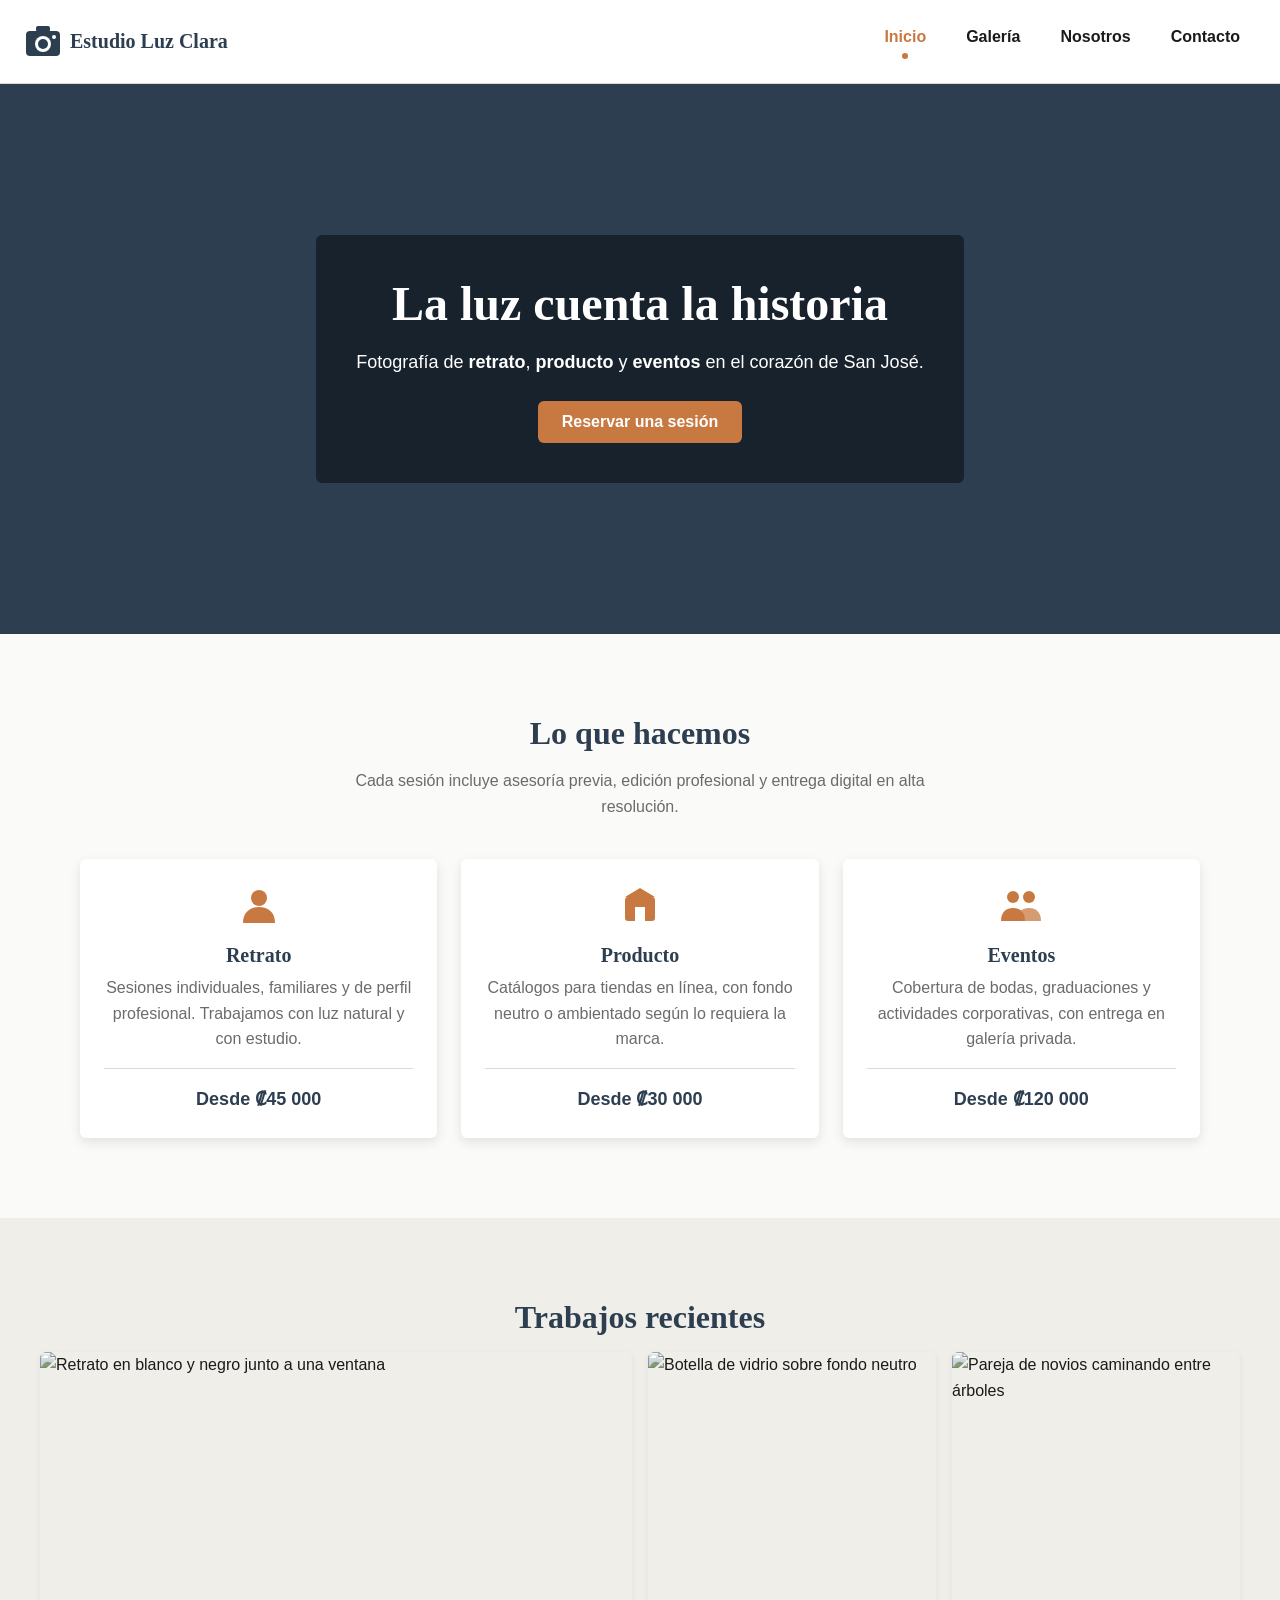
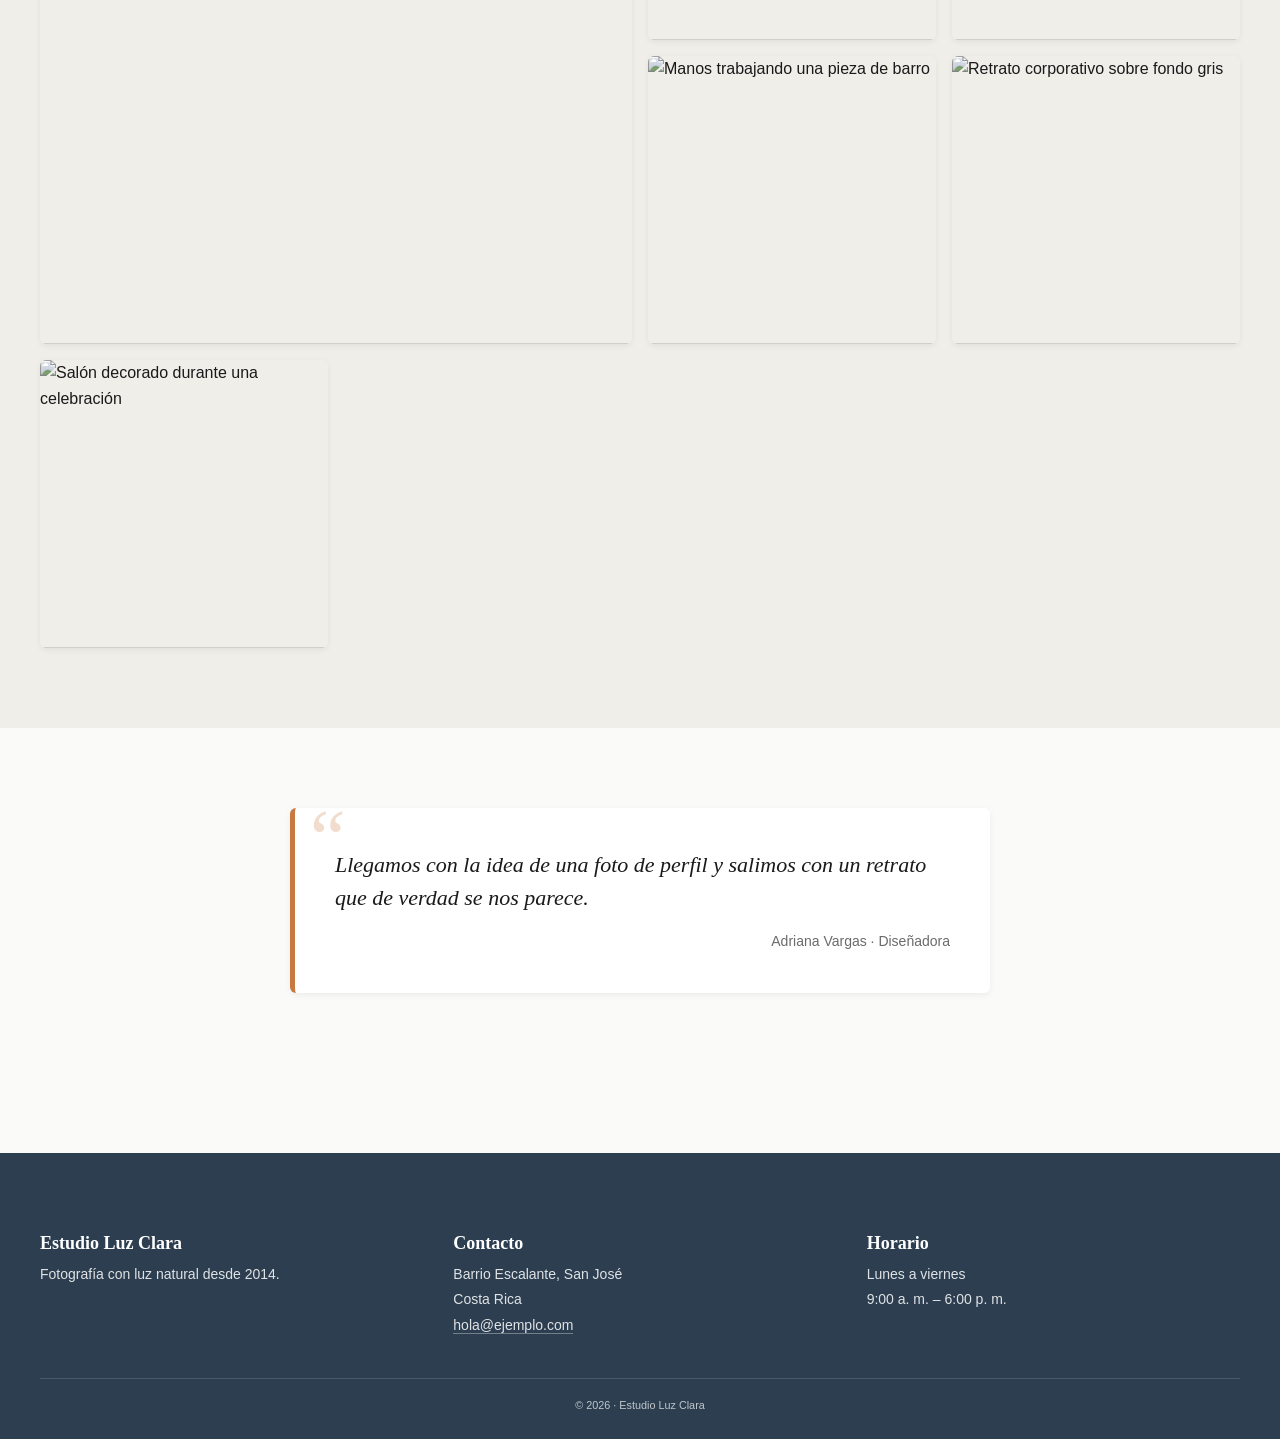
==== UA1/luz clara/index.html @ e122e628 "cambio ubicacion de carpetas" ====
<!DOCTYPE html>
<html lang="es">

<head>
  <meta charset="UTF-8">
  <meta name="viewport" content="width=device-width, initial-scale=1.0">
  <meta name="author" content="Escriba aquí su nombre completo">
  <meta name="description" content="Estudio Luz Clara: fotografía de retrato, producto y eventos en San José.">
  <meta name="keywords" content="fotografía, estudio, retrato, producto, eventos, Costa Rica">

  <title>Inicio | Estudio Luz Clara</title>

  <link rel="icon" href="recursos/favicon.png" type="image/png">
  <link rel="stylesheet" href="css/estilos.css">
</head>

<body>

  <!-- ═══════════════════════════════════════════════════════════
       CABECERA · se repite igual en las tres páginas
       ═══════════════════════════════════════════════════════════ -->
  <header id="cabecera" class="cabecera">

    <a href="index.html" class="logo">
      <!-- LOGO EN SVG · dibujado con código, no es una imagen -->
      <svg class="logo-icono" width="38" height="38" viewBox="0 0 38 38"
           xmlns="http://www.w3.org/2000/svg" role="img"
           aria-label="Logo del Estudio Luz Clara: una cámara fotográfica">
        <rect x="2" y="9" width="34" height="25" rx="4" fill="currentColor"/>
        <rect x="12" y="4" width="14" height="6" rx="2" fill="currentColor"/>
        <circle cx="19" cy="22" r="8" fill="#FFFFFF"/>
        <circle cx="19" cy="22" r="5" fill="currentColor"/>
        <circle cx="30" cy="15" r="2" fill="#FFFFFF"/>
      </svg>
      <span class="logo-texto">Estudio Luz Clara</span>
    </a>

    <nav class="navegacion" aria-label="Navegación principal">

      <!-- ═══ S25 · EL BOTÓN HAMBURGUESA, SIN JAVASCRIPT ═══
           La casilla guarda el estado abierto/cerrado. La etiqueta
           actúa como interruptor: al pulsarla, la casilla cambia.
           ⚠ LA CASILLA VA ANTES DEL <ul>: el selector ~ del CSS solo
             alcanza hermanos POSTERIORES.                          -->
      <input type="checkbox" id="abrir-menu" class="menu-control">
      <label for="abrir-menu" class="menu-boton">
        <span class="menu-barra"></span>
        <span class="menu-barra"></span>
        <span class="menu-barra"></span>
        <span class="menu-texto">Menú</span>
      </label>

      <ul class="menu">
        <li><a href="index.html" class="menu-enlace activo">Inicio</a></li>
        <li><a href="galeria.html" class="menu-enlace">Galería</a></li>
        <li><a href="nosotros.html" class="menu-enlace">Nosotros</a></li>
        <li><a href="contacto.html" class="menu-enlace">Contacto</a></li>
      </ul>
    </nav>

  </header>

  <main id="contenido">

    <!-- ═══════════════════════════════════════════════════════════
         PORTADA · aquí se practica el fondo y la superposición
         ═══════════════════════════════════════════════════════════ -->
    <section id="portada" class="portada">
      <!-- ▸▸ MARCADOR DE IMAGEN ◂◂
           La imagen de fondo se aplica desde el CSS, en la regla .portada
           Coloque en:  recursos/portada.jpg
           Recomendado: 1600 × 900 px, horizontal, con zonas oscuras -->

      <div class="portada-caja">
        <h1 class="portada-titulo">La luz cuenta la historia</h1>
        <p class="portada-bajada">
          Fotografía de <strong>retrato</strong>, <strong>producto</strong>
          y <strong>eventos</strong> en el corazón de San José.
        </p>
        <a href="contacto.html" class="boton boton-principal">Reservar una sesión</a>
      </div>
    </section>

    <!-- ═══════════════════════════════════════════════════════════
         SERVICIOS · tres tarjetas · se maquetan con FLEXBOX
         ═══════════════════════════════════════════════════════════ -->
    <section id="servicios" class="seccion">
      <h2 class="seccion-titulo">Lo que hacemos</h2>
      <p class="seccion-entrada">
        Cada sesión incluye asesoría previa, edición profesional y entrega
        digital en alta resolución.
      </p>

      <div class="fila-servicios">

        <article class="tarjeta">
          <svg class="tarjeta-icono" width="44" height="44" viewBox="0 0 44 44"
               xmlns="http://www.w3.org/2000/svg" role="img"
               aria-label="Icono de retrato">
            <circle cx="22" cy="15" r="8" fill="currentColor"/>
            <path d="M6 40 C6 29 13 24 22 24 C31 24 38 29 38 40 Z" fill="currentColor"/>
          </svg>
          <h3 class="tarjeta-titulo">Retrato</h3>
          <p class="tarjeta-texto">
            Sesiones individuales, familiares y de perfil profesional.
            Trabajamos con luz natural y con estudio.
          </p>
          <p class="tarjeta-precio">Desde ₡45 000</p>
        </article>

        <article class="tarjeta">
          <svg class="tarjeta-icono" width="44" height="44" viewBox="0 0 44 44"
               xmlns="http://www.w3.org/2000/svg" role="img"
               aria-label="Icono de producto">
            <rect x="7" y="14" width="30" height="24" rx="3" fill="currentColor"/>
            <path d="M7 14 L22 5 L37 14 Z" fill="currentColor"/>
            <rect x="17" y="24" width="10" height="14" fill="#FFFFFF"/>
          </svg>
          <h3 class="tarjeta-titulo">Producto</h3>
          <p class="tarjeta-texto">
            Catálogos para tiendas en línea, con fondo neutro o ambientado
            según lo requiera la marca.
          </p>
          <p class="tarjeta-precio">Desde ₡30 000</p>
        </article>

        <article class="tarjeta">
          <svg class="tarjeta-icono" width="44" height="44" viewBox="0 0 44 44"
               xmlns="http://www.w3.org/2000/svg" role="img"
               aria-label="Icono de eventos">
            <circle cx="14" cy="14" r="6" fill="currentColor"/>
            <circle cx="30" cy="14" r="6" fill="currentColor"/>
            <path d="M2 38 C2 29 7 25 14 25 C21 25 26 29 26 38 Z" fill="currentColor"/>
            <path d="M18 38 C18 29 23 25 30 25 C37 25 42 29 42 38 Z" fill="currentColor" opacity="0.75"/>
          </svg>
          <h3 class="tarjeta-titulo">Eventos</h3>
          <p class="tarjeta-texto">
            Cobertura de bodas, graduaciones y actividades corporativas,
            con entrega en galería privada.
          </p>
          <p class="tarjeta-precio">Desde ₡120 000</p>
        </article>

      </div>
    </section>

    <!-- ═══════════════════════════════════════════════════════════
         GALERÍA · seis imágenes · se maquetan con CSS GRID
         ═══════════════════════════════════════════════════════════ -->
    <section id="galeria" class="seccion seccion-alterna">
      <h2 class="seccion-titulo">Trabajos recientes</h2>

      <div class="rejilla-galeria">

        <!-- ▸▸ MARCADOR DE IMAGEN ◂◂  recursos/foto-1.jpg  ·  800 × 600 px -->
        <figure class="galeria-pieza pieza-destacada">
          <picture>
            <source media="(min-width: 1024px)" srcset="recursos/foto-1-grande.jpg">
            <source media="(min-width: 768px)"  srcset="recursos/foto-1-mediana.jpg">
            <img src="recursos/foto-1-pequena.jpg" alt="Retrato en blanco y negro junto a una ventana"
               width="800" height="600">
          </picture>
          <figcaption class="galeria-pie">Retrato de estudio · 2026</figcaption>
        </figure>

        <!-- ▸▸ MARCADOR ◂◂  recursos/foto-2.jpg  ·  600 × 600 px -->
        <figure class="galeria-pieza">
          <picture>
            <source media="(min-width: 1024px)" srcset="recursos/foto-2-grande.jpg">
            <source media="(min-width: 768px)"  srcset="recursos/foto-2-mediana.jpg">
            <img src="recursos/foto-2-pequena.jpg" alt="Botella de vidrio sobre fondo neutro"
               width="600" height="600">
          </picture>
          <figcaption class="galeria-pie">Producto · Cerámica local</figcaption>
        </figure>

        <!-- ▸▸ MARCADOR ◂◂  recursos/foto-3.jpg  ·  600 × 600 px -->
        <figure class="galeria-pieza">
          <picture>
            <source media="(min-width: 1024px)" srcset="recursos/foto-3-grande.jpg">
            <source media="(min-width: 768px)"  srcset="recursos/foto-3-mediana.jpg">
            <img src="recursos/foto-3-pequena.jpg" alt="Pareja de novios caminando entre árboles"
               width="600" height="600">
          </picture>
          <figcaption class="galeria-pie">Boda · Escazú</figcaption>
        </figure>

        <!-- ▸▸ MARCADOR ◂◂  recursos/foto-4.jpg  ·  600 × 600 px -->
        <figure class="galeria-pieza">
          <picture>
            <source media="(min-width: 1024px)" srcset="recursos/foto-4-grande.jpg">
            <source media="(min-width: 768px)"  srcset="recursos/foto-4-mediana.jpg">
            <img src="recursos/foto-4-pequena.jpg" alt="Manos trabajando una pieza de barro"
               width="600" height="600">
          </picture>
          <figcaption class="galeria-pie">Documental · Taller</figcaption>
        </figure>

        <!-- ▸▸ MARCADOR ◂◂  recursos/foto-5.jpg  ·  600 × 600 px -->
        <figure class="galeria-pieza">
          <picture>
            <source media="(min-width: 1024px)" srcset="recursos/foto-5-grande.jpg">
            <source media="(min-width: 768px)"  srcset="recursos/foto-5-mediana.jpg">
            <img src="recursos/foto-5-pequena.jpg" alt="Retrato corporativo sobre fondo gris"
               width="600" height="600">
          </picture>
          <figcaption class="galeria-pie">Perfil profesional</figcaption>
        </figure>

        <!-- ▸▸ MARCADOR ◂◂  recursos/foto-6.jpg  ·  600 × 600 px -->
        <figure class="galeria-pieza">
          <picture>
            <source media="(min-width: 1024px)" srcset="recursos/foto-6-grande.jpg">
            <source media="(min-width: 768px)"  srcset="recursos/foto-6-mediana.jpg">
            <img src="recursos/foto-6-pequena.jpg" alt="Salón decorado durante una celebración"
               width="600" height="600">
          </picture>
          <figcaption class="galeria-pie">Evento corporativo</figcaption>
        </figure>

      </div>
    </section>

    <!-- ═══════════════════════════════════════════════════════════
         TESTIMONIO · aquí se practica la cita y el pseudo-elemento
         ═══════════════════════════════════════════════════════════ -->
    <section id="testimonio" class="seccion">
      <blockquote class="cita">
        <p class="cita-texto">
          Llegamos con la idea de una foto de perfil y salimos con un
          retrato que de verdad se nos parece.
        </p>
        <footer class="cita-autoria">Adriana Vargas · Diseñadora</footer>
      </blockquote>
    </section>

  </main>

  <!-- ═══════════════════════════════════════════════════════════
       PIE · se repite igual en las tres páginas
       ═══════════════════════════════════════════════════════════ -->
  <footer id="pie" class="pie">
    <div class="pie-columnas">

      <div class="pie-bloque">
        <h2 class="pie-titulo">Estudio Luz Clara</h2>
        <p class="pie-texto">Fotografía con luz natural desde 2014.</p>
      </div>

      <div class="pie-bloque">
        <h2 class="pie-titulo">Contacto</h2>
        <address class="pie-datos">
          Barrio Escalante, San José<br>
          Costa Rica<br>
          <a href="mailto:hola@ejemplo.com" class="pie-enlace">hola@ejemplo.com</a>
        </address>
      </div>

      <div class="pie-bloque">
        <h2 class="pie-titulo">Horario</h2>
        <p class="pie-texto">
          Lunes a viernes<br>
          9:00 a. m. – 6:00 p. m.
        </p>
      </div>

    </div>

    <p class="pie-creditos"><small>&copy; 2026 · Estudio Luz Clara</small></p>
  </footer>

</body>

</html>
---- UA1/luz clara/css/estilos.css ----
/* ═══════════════════════════════════════════════════════════════════════
   ESTUDIO LUZ CLARA · HOJA DE ESTILOS COMPLETA
   Módulo CSTI12002 · Unidad 3-4 — Codificación de hojas de estilo

   UBICACIÓN:  css/estilos.css
   SE APLICA A: index.html · nosotros.html · contacto.html

   CÓMO LEER ESTE ARCHIVO
   Está ordenado por temas, no por sesión. Cada bloque grande indica de
   qué sesión viene lo que se usa, para poder repasar.
   Los comentarios explican QUÉ HACE cada regla y POR QUÉ está escrita
   así, no solo qué propiedad es.
   ═══════════════════════════════════════════════════════════════════════ */

/* ═══════════════════════════════════════════════════════════════════════
   ÍNDICE
   ───────────────────────────────────────────────────────────────────────
    1 · Variables y configuración          (S20)
    2 · Reset y base tipográfica           (S11 · S13)
    3 · Contenedores y secciones           (S14)
    4 · Cabecera y menú                    (S12 · S15 · S16)
    5 · Portada                            (S13 · S15)
    6 · Servicios · FLEXBOX                (S16)
    7 · Galería · CSS GRID                 (S17)
    8 · Equipo · CSS GRID                  (S17)
    9 · Dos columnas · FLEXBOX             (S16)
   10 · Listas y glosario                  (S14)
   11 · Cita                               (S12 · S14)
   12 · Tabla                              (S18)
   13 · Formulario                         (S18)
   14 · Botones                            (S18)
   15 · Pie de página                      (S16)
   16 · Movimiento                         (S19)
   17 · Accesibilidad del movimiento       (S19)
   ═══════════════════════════════════════════════════════════════════════ */



/* ═══════════════════════════════════════════════════════════════════════
   1 · VARIABLES Y CONFIGURACIÓN          ▸ tema de la S20
   ═══════════════════════════════════════════════════════════════════════

   Una VARIABLE guarda un valor con un nombre, para poder reutilizarlo.
   Se declaran dentro de :root, que representa el elemento <html> y es
   el "ancestro de todos": lo que se declara ahí lo pueden usar todos
   los elementos del documento.

    La sintaxis tiene dos partes que no se parecen entre sí:
       PARA DECLARARLA →  --nombre: valor;
       PARA USARLA     →  propiedad: var(--nombre);

   ¿Para qué sirve? El color principal de este sitio aparece en más de
   quince reglas. Sin variables, cambiarlo significa buscar y editar
   quince lugares —y basta olvidar uno para que el sitio quede
   descuadrado—. Con variables se cambia UNA línea.                     */

:root {

  /* ─── COLORES ─────────────────────────────────────────────────── */
  --color-tinta:      #1A1A1A;   /* el texto principal · casi negro */
  --color-suave:      #6B6B6B;   /* texto secundario, pies de foto */
  --color-marca:      #2C3E50;   /* el azul del estudio */
  --color-acento:     #C87941;   /* el terracota de los botones */
  --color-acento-osc: #A45F2E;   /* el mismo terracota, más oscuro */
  --color-fondo:      #FAFAF8;   /* blanco roto · no blanco puro */
  --color-fondo-alt:  #F0EEE9;   /* para alternar secciones */
  --color-linea:      #DDDAD3;   /* bordes y separadores */
  --color-blanco:     #FFFFFF;

  /* ─── TIPOGRAFÍA ──────────────────────────────────────────────── */
  --fuente-titulo: Georgia, 'Times New Roman', serif;
  --fuente-texto:  'Segoe UI', Arial, sans-serif;
  /* ⚠ La LISTA DE RESPALDO: si la primera fuente no está disponible,
     el navegador prueba la siguiente. La última SIEMPRE debe ser una
     familia genérica (serif, sans-serif, monospace), porque esa
     siempre existe.                                                  */

  /* ─── ESPACIADO ───────────────────────────────────────────────── */
  --esp-xs: 0.8rem;    /*  8px */
  --esp-sm: 1.6rem;    /* 16px */
  --esp-md: 2.4rem;    /* 24px */
  --esp-lg: 4.0rem;    /* 40px */
  --esp-xl: 8.0rem;    /* 80px */
  /* Usar una escala fija en vez de números al azar hace que todos los
     espacios del sitio guarden relación entre sí. Es lo que hace que
     una página se vea "ordenada" aunque no se sepa explicar por qué. */

  /* ─── OTROS ───────────────────────────────────────────────────── */
  --radio:   0.6rem;                            /*  6px */
  --sombra-1: 0 0.2rem 0.6rem rgba(0,0,0,.06);  /* apenas separado */
  --sombra-2: 0 0.4rem 1.2rem rgba(0,0,0,.10);  /* una tarjeta */
  --sombra-3: 0 0.8rem 2.0rem rgba(0,0,0,.16);  /* elemento elevado */
  --transicion: 0.25s ease;
  --ancho-max: 120rem;                          /* 1200px */
}



/* ═══════════════════════════════════════════════════════════════════════
   ██ 2 · RESET Y BASE TIPOGRÁFICA          ▸ temas de la S11 y la S13
   ═══════════════════════════════════════════════════════════════════════ */

/* ─── EL RESET · va SIEMPRE al inicio de la hoja ─────────────────────── */
* {
  /* El ASTERISCO es el "selector universal": alcanza absolutamente
     todos los elementos del documento.                                */

  margin: 0;
  /* Cada navegador pone sus propios márgenes a los títulos, párrafos
     y listas. Son distintos entre navegadores, así que el mismo sitio
     se ve diferente en cada uno. Aquí se ponen todos en cero y a
     partir de este punto cada espacio es una decisión nuestra.        */

  padding: 0;
  /* Lo mismo con el relleno interior. Se nota sobre todo en las
     listas, que traen un relleno a la izquierda para las viñetas.     */

  box-sizing: border-box;
  /* ⚠ ESTA LÍNEA ES LA MÁS IMPORTANTE DEL RESET.

     Sin ella, si a una caja le damos  width: 300px  y además
     padding: 20px  y  border: 2px, la caja mide en realidad:
         300 + 20 + 20 + 2 + 2 = 344px
     El width solo controlaba el CONTENIDO, y todo lo demás se sumaba
     por fuera.

     Con border-box, esa caja mide 300px EXACTOS: el relleno y el borde
     se descuentan hacia adentro. Es lo que hace que las medidas sean
     predecibles.                                                      */
}


/* ─── LA BASE DEL TAMAÑO · la técnica del 62.5% ──────────────────────── */
html {
  font-size: 62.5%;
  /* ⚠ LA TÉCNICA DEL 62.5% · esto es lo nuevo de hoy

     Por omisión, el navegador usa 16px como tamaño base. El 62.5% de
     16 es exactamente 10.
     Como 1rem equivale al tamaño base, a partir de aquí:

         1rem  = 10px          2.4rem = 24px
         1.6rem = 16px         4rem   = 40px

     ¿Para qué? Para poder pensar en píxeles y escribir en rem sin
     hacer divisiones mentales. Antes, escribir 24px en rem obligaba a
     calcular 24 ÷ 16 = 1.5rem. Ahora es mover la coma: 24px = 2.4rem.

     ⚠ SIGUE SIENDO ACCESIBLE: es un PORCENTAJE, no un valor fijo. Si
       alguien configura su navegador en 20px porque necesita letra
       más grande, el 62.5% de 20 son 12.5px y TODO el sitio crece
       proporcionalmente. Eso NO pasaría con  font-size: 10px.         */

  scroll-behavior: smooth;
  /* Hace que los saltos a un ancla se desplacen suavemente en vez de
     saltar de golpe. Es un detalle pequeño que se agradece.           */
}

body {
  font-size: 1.6rem;
  /* ⚠ ESTA LÍNEA NO SE PUEDE OLVIDAR.

     El 62.5% dejó la base en 10px. Si no se devuelve el texto a un
     tamaño legible, TODO el sitio queda con letra de 10 píxeles:
     minúscula e ilegible.

     1.6rem = 16px, que es el tamaño de lectura normal.
     Es el error número uno de esta técnica: se aplica el 62.5% y se
     olvida esta línea.                                               */

  font-family: var(--fuente-texto);
  line-height: 1.6;
  /* ⚠ SIN UNIDAD, a propósito.
     1.6 significa "1.6 veces el tamaño de fuente de ESTE elemento".
     En un párrafo de 16px da 25.6px de alto de línea; en un título de
     40px daría 64px. Se ajusta solo a cada elemento.
     Si se pusiera un valor fijo como 26px, los títulos grandes se
     verían apretados.                                                 */

  color: var(--color-tinta);
  background-color: var(--color-fondo);
  /* ⚠ Ni negro puro sobre blanco puro. Esa combinación tiene tanto
     contraste que cansa la vista en pantalla. Un gris muy oscuro
     sobre un blanco roto se lee mejor durante más tiempo.             */
}


/* ─── JERARQUÍA DE TÍTULOS ───────────────────────────────────────────── */
h1, h2, h3 {
  font-family: var(--fuente-titulo);
  line-height: 1.2;
  /* Los títulos llevan una altura de línea MENOR que el texto normal.
     Un título de dos renglones con line-height 1.6 se ve desarmado:
     las dos líneas quedan muy separadas.                              */
  color: var(--color-marca);
}

h1 { font-size: 4.8rem; }   /* 48px */
h2 { font-size: 3.2rem; }   /* 32px */
h3 { font-size: 2.0rem; }   /* 20px */
/* ⚠ Los tamaños guardan PROPORCIÓN entre sí: cada nivel es
   notoriamente más pequeño que el anterior. Elegir números al azar
   —por ejemplo 48, 44 y 40— produce una página donde no se distingue
   la jerarquía y todo parece del mismo peso.                          */

p {
  margin-bottom: var(--esp-sm);
}

a {
  color: var(--color-acento);
  text-decoration: none;
  /* Se quita el subrayado por omisión, PERO cada tipo de enlace del
     sitio recibe después otra señal visual de que lo es. Dejar un
     enlace sin ninguna marca distintiva es un error de accesibilidad:
     quien no distingue bien los colores no lo percibiría.             */
}

img {
  max-width: 100%;
  height: auto;
  display: block;
  /* Estas tres líneas juntas evitan tres problemas:
       max-width  la imagen nunca desborda su contenedor
       height     mantiene la proporción al encogerse (no se achata)
       display    quita un pequeño espacio en blanco que los navegadores
                  dejan debajo de las imágenes por tratarlas como texto */
}



/* ═══════════════════════════════════════════════════════════════════════
   ██ 3 · CONTENEDORES Y SECCIONES          ▸ tema de la S14
   ═══════════════════════════════════════════════════════════════════════ */

.seccion {
  max-width: var(--ancho-max);
  /* Un ancho MÁXIMO, no un ancho fijo. En una pantalla angosta la
     sección usa todo el espacio disponible; en un monitor grande se
     detiene en 1200px. Una línea de texto de 2000px de ancho es
     imposible de leer: la vista se pierde al saltar de renglón.       */

  margin-left: auto;
  margin-right: auto;
  /* ⚠ ESTO ES LO QUE CENTRA el bloque.
     auto significa "repartí el espacio sobrante por igual".
     Solo funciona si el elemento tiene un ancho menor que su
     contenedor: sin el max-width de arriba, auto no tendría nada
     que repartir.                                                     */

  padding: var(--esp-xl) var(--esp-md);
  /* Dos valores: el primero es arriba y abajo, el segundo izquierda y
     derecha. El relleno lateral es lo que impide que el texto quede
     pegado al borde de la pantalla en un teléfono.                    */
}

.seccion-alterna {
  background-color: var(--color-fondo-alt);
  max-width: none;
  /* ⚠ Se anula el max-width para que el FONDO ocupe todo el ancho de
     la pantalla. Si no, la franja de color quedaría cortada a 1200px
     y se vería como un recuadro en medio de la página.                */
}

.seccion-alterna > * {
  max-width: var(--ancho-max);
  margin-left: auto;
  margin-right: auto;
  /* Pero el CONTENIDO de esa sección sí se limita y se centra.
     El selector  >  significa "hijo directo": alcanza solo el primer
     nivel de elementos dentro de la sección, no los nietos.
     Resultado: fondo de borde a borde, contenido centrado.            */
}

.seccion-titulo {
  margin-bottom: var(--esp-sm);
  text-align: center;
}

.seccion-entrada {
  max-width: 65ch;
  /* La unidad  ch  equivale al ancho del carácter "0" de la fuente en
     uso. 65ch son unos 65 caracteres por línea, que es el rango donde
     la lectura resulta más cómoda. Más largo, cuesta encontrar el
     inicio del renglón siguiente.                                     */
  margin-left: auto;
  margin-right: auto;
  margin-bottom: var(--esp-lg);
  text-align: center;
  color: var(--color-suave);
}

.pagina-encabezado {
  max-width: var(--ancho-max);
  margin: 0 auto;
  padding: var(--esp-xl) var(--esp-md) var(--esp-lg);
  /* Tres valores: arriba | los lados | abajo.
     Se usa cuando el espacio de arriba y el de abajo deben ser
     distintos.                                                        */
  text-align: center;
}

.pagina-titulo {
  margin-bottom: var(--esp-xs);
}

.pagina-bajada {
  color: var(--color-suave);
  font-size: 1.8rem;
}

.subtitulo {
  margin-top: var(--esp-md);
  margin-bottom: var(--esp-xs);
}



/* ═══════════════════════════════════════════════════════════════════════
   ██ 4 · CABECERA Y MENÚ          ▸ temas de la S12, S15 y S16
   ═══════════════════════════════════════════════════════════════════════ */

.cabecera {
  display: flex;
  /* ⚠ ACTIVA FLEXBOX. Se declara en el CONTENEDOR, nunca en los hijos.
     Los hijos directos —el logo y la navegación— se convierten en
     "elementos flexibles" y se colocan en fila automáticamente.       */

  justify-content: space-between;
  /* Controla el EJE PRINCIPAL, que con la dirección por omisión (fila)
     es el HORIZONTAL.
     space-between pega el primer elemento al inicio, el último al
     final, y reparte el sobrante en el medio. Es exactamente lo que
     necesita una cabecera: marca a la izquierda, menú a la derecha.   */

  align-items: center;
  /* Controla el EJE CRUZADO, que con dirección fila es el VERTICAL.
     center los alinea a la misma altura, aunque el logo mida más que
     el texto del menú.

     ⚠ RECORDAR: si la dirección fuera  column, estos dos ejes se
       INTERCAMBIAN. Es la confusión más común de Flexbox.             */

  padding: var(--esp-sm) var(--esp-md);
  background-color: var(--color-blanco);
  border-bottom: 0.1rem solid var(--color-linea);

  position: sticky;
  top: 0;
  /* sticky hace que el elemento fluya normal mientras hay espacio, y
     se PEGUE al llegar al borde superior de la ventana.

     ⚠ Se prefiere sticky sobre fixed porque NO saca el elemento del
       flujo: no hace falta compensar con un padding-top en el body.
       Con fixed, el contenido se metería debajo de la cabecera.       */

  z-index: 100;
  /* Decide qué elemento queda ENCIMA cuando dos se superponen: a mayor
     número, más al frente. Con 100, la cabecera pasa por encima de
     todo el contenido al desplazar la página.

     ⚠ z-index SOLO funciona si el elemento tiene  position  declarado.
       En un elemento normal no hace absolutamente nada.               */
}

.logo {
  display: flex;
  align-items: center;
  gap: var(--esp-xs);
  /* gap pone separación ENTRE los elementos flexibles. Es mejor que
     ponerle margen a cada uno: no agrega espacio antes del primero
     ni después del último, y no hay que compensarlo.                  */
  color: var(--color-marca);
}

.logo-icono {
  color: var(--color-marca);
  /* ⚠ EL TRUCO DEL SVG:
     En el HTML, las formas del logo usan  fill="currentColor".
     currentColor significa "el valor actual de la propiedad color".
     Así, cambiando el color aquí cambia el dibujo entero, sin tocar
     el SVG. Es lo que permite reutilizar el mismo icono en distintos
     colores.                                                          */
  transition: transform var(--transicion);
}

.logo:hover .logo-icono {
  transform: rotate(-8deg);
  /* Lee: "cuando el cursor esté sobre el logo, girá el icono".
     El efecto se dispara al pasar por CUALQUIER parte del logo, no
     solo sobre el dibujo: es un área más fácil de acertar.            */
}

.logo-texto {
  font-family: var(--fuente-titulo);
  font-size: 2.0rem;
  font-weight: 700;
}

.navegacion {
  display: flex;
  align-items: center;
  /* El <nav> envuelve al menú. Se declara como contenedor flexible
     para que, si más adelante se le agregara algo al lado del menú
     —un botón de búsqueda, por ejemplo—, quede alineado sin
     necesidad de reescribir nada.                                    */
}

.menu {
  display: flex;
  gap: var(--esp-sm);
  list-style: none;
  /* El menú es una LISTA por su significado —es un conjunto de
     enlaces del mismo nivel— pero no debe VERSE como lista. Por eso
     se quitan las viñetas con list-style.                             */
}

.menu-enlace {
  display: inline-block;
  /* ⚠ IMPRESCINDIBLE.
     Un enlace es "inline" por omisión, y los elementos inline IGNORAN
     el relleno vertical. Sin esta línea, el padding de arriba y abajo
     de la regla siguiente no haría ningún efecto y el área para hacer
     clic quedaría del alto exacto del texto.                          */

  padding: var(--esp-xs) var(--esp-sm);
  /* Amplía el ÁREA PULSABLE. No es decorativo: un enlace pequeño es
     difícil de acertar con el dedo en un teléfono.                    */

  color: var(--color-tinta);
  font-weight: 600;
  border-radius: var(--radio);
  transition: background-color var(--transicion), color var(--transicion);
  /* ⚠ La transición va en la regla BASE, no dentro de :hover.
     Si se pusiera en :hover, la entrada sería suave pero la salida
     brusca: al quitar el cursor el color volvería de golpe.           */
}

.menu-enlace:hover {
  background-color: var(--color-fondo-alt);
  color: var(--color-marca);
}

.menu-enlace:focus {
  outline: 0.2rem solid var(--color-acento);
  outline-offset: 0.2rem;
  /* ⚠ :focus se activa al llegar al enlace con la tecla Tab, sin usar
     el ratón. Es lo que permite navegar el sitio con teclado.
     Quitarlo sin poner otra señal visible deja a esas personas sin
     saber dónde están. Si se quita, hay que reemplazarlo.             */
}

.menu-enlace.activo {
  color: var(--color-acento);
  /* Dos clases en el mismo elemento se escriben juntas y sin espacio:
       .menu-enlace.activo
     significa "el elemento que tenga LAS DOS clases a la vez".
     Marca cuál es la página actual.                                   */
}



/* ═══════════════════════════════════════════════════════════════════════
   ██ 5 · PORTADA          ▸ temas de la S13 y la S15
   ═══════════════════════════════════════════════════════════════════════ */

.portada {
  /* ▸▸ AQUÍ VA LA IMAGEN DE FONDO ◂◂
     Descomente la línea siguiente cuando coloque el archivo en
     recursos/portada.jpg                                              */
  background-image: url(../recursos/portada.webp);   /* ← ya activa */

  background-color: var(--color-marca);
  /* Un color de respaldo, por si la imagen no carga o todavía no se
     ha colocado. Así la portada nunca se ve vacía.                    */

  /* ⚠ LA RUTA DE LA IMAGEN ES RELATIVA A ESTA HOJA, NO AL HTML.
     Esta hoja está en  css/estilos.css
     La imagen está en  recursos/portada.jpg
     Desde la carpeta css hay que SUBIR un nivel con  ../  y luego
     bajar a recursos. Por eso  ../recursos/portada.jpg
     Escribir  recursos/portada.jpg  la buscaría en css/recursos/ y no
     la encontraría. Es el error más frecuente de este paso.           */

  background-size: cover;
  /* cover  → la imagen cubre todo el espacio, recortando lo que sobre
     contain → se ve completa, dejando espacio vacío
     Para una portada casi siempre se quiere cover.                    */

  background-position: center;
  /* Decide qué parte se conserva al recortar. Sin esto, el recorte
     empieza desde la esquina superior izquierda y suele cortar mal.   */

  background-repeat: no-repeat;
  /* Sin esto, una imagen más pequeña que el contenedor se repetiría
     en mosaico.                                                       */

  min-height: 55rem;   /* 550px */
  /* ⚠ IMPRESCINDIBLE. Una imagen de fondo NO le da altura al elemento.
     Si el contenedor solo tiene un título y un botón, sin esta línea
     la imagen apenas se asomaría.                                     */

  display: flex;
  align-items: center;
  justify-content: center;
  /* ⚠ EL CENTRADO PERFECTO: centrar algo horizontal y verticalmente
     fue un problema difícil durante años. Con Flexbox son dos líneas.
     Aquí centra el bloque de texto dentro de la portada.              */

  padding: var(--esp-md);
  text-align: center;
}

.portada-caja {
  background-color: rgba(0, 0, 0, 0.45);
  /* rgba tiene CUATRO valores: rojo, verde, azul y la OPACIDAD, que va
     de 0 (invisible) a 1 (sólido).

     ⚠ LA DIFERENCIA CON  opacity:
         background-color: rgba(0,0,0,.45)  → solo el FONDO se
             transparenta; el texto encima se ve nítido  ← lo que se busca
         opacity: 0.45                      → TODO el elemento se
             transparenta, incluido el texto, que quedaría desvaído

     Esta capa oscura es lo que garantiza que el texto blanco se lea
     sobre una fotografía que puede tener zonas claras.                */

  padding: var(--esp-lg);
  border-radius: var(--radio);
  max-width: 70rem;   /* 700px */
}

.portada-titulo {
  color: var(--color-blanco);
  margin-bottom: var(--esp-sm);
}

.portada-bajada {
  color: var(--color-blanco);
  font-size: 1.8rem;
  margin-bottom: var(--esp-md);
}



/* ═══════════════════════════════════════════════════════════════════════
   ██ 6 · SERVICIOS · FLEXBOX          ▸ tema de la S16
   ═══════════════════════════════════════════════════════════════════════

   FLEXBOX organiza elementos a lo largo de UN eje.
   Se usa cuando los elementos deben acomodarse según su contenido.    */

.fila-servicios {
  display: flex;

  gap: var(--esp-md);
  /* Separación uniforme entre las tres tarjetas. */

  flex-wrap: wrap;
  /* ⚠ SIN ESTA LÍNEA las tarjetas se comprimirían hasta quedar
     ilegibles al angostar la ventana: el texto se apilaría en columnas
     de dos palabras.
     Con wrap, cuando ya no caben, SALTAN a la línea siguiente.        */
}

.tarjeta {
  flex: 1 1 30rem;
  /* ⚠ ESTA LÍNEA ES LA CLAVE DEL COMPORTAMIENTO ADAPTABLE.

     flex es un atajo de tres propiedades, en este orden:
         flex-grow: 1     → si sobra espacio, crece
         flex-shrink: 1   → si falta espacio, se encoge
         flex-basis: 30rem → parte de un tamaño base de 300px

     Resultado: mientras quepan tres tarjetas de 300px, se ven las tres
     en fila. Cuando no caben, la tercera baja sola. Si se angosta más,
     queda una por línea.

     ⚠ TODO ESTO SIN MEDIA QUERIES. Esas se estudian en la Unidad 4,
       pero Flexbox ya resuelve buena parte del comportamiento
       adaptable por sí solo.                                          */

  background-color: var(--color-blanco);
  padding: var(--esp-md);
  border-radius: var(--radio);
  box-shadow: var(--sombra-2);
  text-align: center;

  display: flex;
  flex-direction: column;
  /* ⚠ La tarjeta es a la vez un elemento flexible (de la fila) y un
     contenedor flexible (de su propio contenido). Un contenedor puede
     estar dentro de otro sin problema.

     Con  column, la dirección cambia a vertical: el icono, el título,
     el texto y el precio se apilan.
     ⚠ Y AL CAMBIAR LA DIRECCIÓN, LOS DOS EJES SE INTERCAMBIAN.        */

  transition: transform var(--transicion), box-shadow var(--transicion);
}

.tarjeta-icono {
  color: var(--color-acento);
  margin: 0 auto var(--esp-sm);
  /* Tres valores: arriba | los lados | abajo.
     El  auto  de los lados centra el icono horizontalmente.           */
}

.tarjeta-titulo {
  margin-bottom: var(--esp-xs);
}

.tarjeta-texto {
  color: var(--color-suave);
  flex-grow: 1;
  /* ⚠ ESTE ES EL DETALLE QUE ORDENA LA FILA.

     flex-grow: 1 hace que el párrafo absorba todo el espacio vertical
     sobrante de la tarjeta. Como las tres tarjetas tienen distinta
     cantidad de texto, sin esto el precio de cada una quedaría a una
     altura diferente y la fila se vería desordenada.

     Con esta línea, los tres precios quedan alineados al pie.         */
}

.tarjeta-precio {
  font-weight: 700;
  color: var(--color-marca);
  font-size: 1.8rem;
  margin-bottom: 0;
  padding-top: var(--esp-sm);
  border-top: 0.1rem solid var(--color-linea);
}



/* ═══════════════════════════════════════════════════════════════════════
   ██ 7 · GALERÍA · CSS GRID          ▸ tema de la S17
   ═══════════════════════════════════════════════════════════════════════

   ⚠ LA DIFERENCIA DE FONDO CON FLEXBOX:
       Flexbox → UNA dimensión · los elementos se acomodan a lo largo
                 de un eje, según su contenido
       Grid    → DOS dimensiones · se define una CUADRÍCULA de filas y
                 columnas, y los elementos se colocan en ella

   No compiten: se combinan. La regla práctica del curso es usar Grid
   para el layout general y Flexbox dentro de cada zona.               */

.rejilla-galeria {
  display: grid;
  /* ACTIVA GRID. Igual que Flexbox, se declara en el CONTENEDOR.      */

  grid-template-columns: repeat(auto-fit, minmax(28rem, 1fr));
  /* ⚠ ESTA LÍNEA ES LA MÁS POTENTE DE TODA LA HOJA.
     Se lee de adentro hacia afuera:

     minmax(28rem, 1fr)
         "cada columna mide COMO MÍNIMO 280px y COMO MÁXIMO una
          fracción del espacio disponible"

     repeat(auto-fit, ...)
         "creá TANTAS columnas COMO QUEPAN con esa medida"

     JUNTAS SIGNIFICAN:
         "poné todas las columnas de 280px que quepan, y repartí el
          espacio sobrante entre ellas"

     Resultado: en una pantalla ancha se ven 3 o 4 columnas; al
     angostar pasan a 2; y en un teléfono queda 1.

     ⚠ SIN UNA SOLA MEDIA QUERY, y mejor que con ellas: no hay puntos
       de quiebre fijos, el ajuste es continuo.                        */

  gap: var(--esp-sm);
  /* La misma propiedad que en Flexbox. Con un valor aplica a filas y
     columnas; con dos  (gap: 20px 12px)  el primero es entre filas.   */
}

/* ─── LA UNIDAD fr ───────────────────────────────────────────────────
   fr es una FRACCIÓN del espacio disponible, no un porcentaje.

     grid-template-columns: 1fr 1fr 1fr;   tres columnas iguales
     grid-template-columns: 2fr 1fr;       la primera, el doble
     grid-template-columns: 25rem 1fr;     una fija y otra flexible

   ⚠ ¿POR QUÉ fr Y NO PORCENTAJES?
     Con  33.33% 33.33% 33.33%  más un gap, la suma SUPERA el ancho del
     contenedor y aparece una barra de desplazamiento horizontal.
     fr descuenta los gaps automáticamente. Por eso se prefiere.       */

.galeria-pieza {
  position: relative;
  /* ⚠ Esto NO mueve la figura. Solo la declara como PUNTO DE
     REFERENCIA para los hijos que se posicionen en absoluto.
     El pie de foto de más abajo se ubica respecto a esta figura, no
     respecto a la página, gracias a esta línea.                       */

  overflow: hidden;
  /* Recorta lo que sobresalga de los límites de la figura. Es lo que
     permite que la imagen se agrande al pasar el cursor sin invadir a
     las figuras vecinas.                                              */

  border-radius: var(--radio);
  box-shadow: var(--sombra-1);
}

.pieza-destacada {
  grid-column: span 2;
  /* "ocupá 2 columnas, desde donde te toque".

     Existe también la forma  grid-column: 1 / 3, que indica desde qué
     línea hasta qué línea. Pero  span  es más legible y no depende de
     la posición: si el elemento se mueve, sigue ocupando dos.

     ⚠ SI NO CABE, GRID REACOMODA SOLO. Nunca desborda: reorganiza.
       Es lo que lo hace distinto de las maquetaciones antiguas, donde
       un cálculo mal hecho rompía la página entera.                   */

  grid-row: span 2;   /* y además, 2 filas */
}

.galeria-pieza img {
  width: 100%;
  height: 100%;
  object-fit: cover;
  /* ⚠ object-fit: cover RECORTA la imagen por el centro en vez de
     DEFORMARLA. Sin esta línea, imágenes de proporciones distintas se
     estirarían para llenar su celda y las personas de las fotos
     saldrían achatadas.                                               */

  transition: transform 0.4s ease, filter 0.4s ease;
  filter: grayscale(60%);
  /* Un filtro que quita el 60% del color. Da unidad visual a una
     galería con fotos de tonos muy distintos.                         */
}

.galeria-pieza:hover img {
  transform: scale(1.06);
  filter: grayscale(0);
  /* Al pasar el cursor: la imagen se acerca un poco y recupera todo su
     color. Los dos cambios juntos producen la sensación de que la
     fotografía "despierta".

     ⚠ El recorte lo hace el  overflow: hidden  de la figura: sin él,
       la imagen ampliada se saldría de su marco.                      */
}

.galeria-pie {
  position: absolute;
  bottom: 0;
  left: 0;
  right: 0;
  /* ⚠ absolute ubica el elemento respecto al ancestro posicionado más
     cercano, que aquí es  .galeria-pieza  gracias a su
     position: relative.

     Sin ese relative en el padre, este pie de foto se posicionaría
     respecto al <body> y aparecería en la esquina de la PÁGINA. Es el
     error más frecuente del posicionamiento.

     Al poner  left: 0  y  right: 0  a la vez, el elemento se estira
     de borde a borde.                                                 */

  background-color: rgba(0, 0, 0, 0.65);
  color: var(--color-blanco);
  padding: var(--esp-xs);
  font-size: 1.3rem;
  text-align: center;

  transform: translateY(100%);
  /* Lo desplaza hacia abajo el 100% de su propia altura: queda justo
     fuera de la vista, oculto por el overflow de la figura.           */

  transition: transform var(--transicion);
}

.galeria-pieza:hover .galeria-pie {
  transform: translateY(0);
  /* Al pasar el cursor vuelve a su posición y aparece deslizándose
     desde abajo.                                                      */
}



/* ═══════════════════════════════════════════════════════════════════════
   ██ 8 · EQUIPO · CSS GRID          ▸ tema de la S17
   ═══════════════════════════════════════════════════════════════════════ */

.rejilla-equipo {
  display: grid;
  grid-template-columns: repeat(auto-fit, minmax(24rem, 1fr));
  gap: var(--esp-md);
  /* La misma técnica de la galería, con una medida mínima menor
     (240px) porque las fichas necesitan menos ancho.                  */
}

.ficha {
  background-color: var(--color-blanco);
  padding: var(--esp-md);
  border-radius: var(--radio);
  box-shadow: var(--sombra-1);
  text-align: center;
  transition: transform var(--transicion), box-shadow var(--transicion);
}

.ficha-foto {
  width: 14rem;    /* 140px */
  height: 14rem;
  object-fit: cover;
  border-radius: 50%;
  /* ⚠ border-radius: 50% convierte un cuadrado en un CÍRCULO.
     Solo funciona si el elemento es cuadrado: si midiera 140 × 100,
     saldría un óvalo. Por eso el ancho y el alto son iguales.         */

  margin: 0 auto var(--esp-sm);
  border: 0.3rem solid var(--color-fondo-alt);
}

.ficha-nombre {
  margin-bottom: 0.2rem;
}

.ficha-rol {
  color: var(--color-acento);
  font-weight: 600;
  font-size: 1.4rem;
  text-transform: uppercase;
  letter-spacing: 0.1rem;
  /* ⚠ text-transform cambia el texto a mayúsculas SIN tocar el HTML.
     La ventaja frente a escribirlo en mayúsculas en el HTML: el texto
     real sigue en minúsculas, así que un lector de pantalla lo lee
     normal en vez de deletrearlo letra por letra.

     ⚠ letter-spacing MEJORA la legibilidad en mayúsculas; en
       minúsculas casi siempre la empeora.                             */
  margin-bottom: var(--esp-xs);
}

.ficha-texto {
  color: var(--color-suave);
  font-size: 1.4rem;
  margin-bottom: 0;
}



/* ═══════════════════════════════════════════════════════════════════════
   ██ 9 · DOS COLUMNAS · FLEXBOX          ▸ tema de la S16
   ═══════════════════════════════════════════════════════════════════════ */

.dos-columnas {
  display: flex;
  gap: var(--esp-lg);
  flex-wrap: wrap;
  align-items: flex-start;
  /* align-items controla el eje cruzado (aquí, el vertical).
     flex-start alinea las dos columnas por arriba. Sin esto, el valor
     por omisión (stretch) estiraría ambas a la misma altura, y la
     imagen se deformaría para igualar al texto.                       */
}

.columna-texto {
  flex: 1 1 32rem;
  /* Crece, se encoge, y parte de 320px. Cuando las dos columnas ya no
     caben en esa medida, se apilan solas.                             */
}

.columna-imagen {
  flex: 1 1 32rem;
  margin: 0;
}

.columna-imagen img {
  border-radius: var(--radio);
  box-shadow: var(--sombra-2);
  width: 100%;
}

.imagen-pie {
  margin-top: var(--esp-xs);
  font-size: 1.3rem;
  color: var(--color-suave);
  text-align: center;
  font-style: italic;
}



/* ═══════════════════════════════════════════════════════════════════════
   ██ 10 · LISTAS Y GLOSARIO          ▸ tema de la S14
   ═══════════════════════════════════════════════════════════════════════ */

.direccion {
  font-style: normal;
  /* ⚠ La etiqueta <address> viene en CURSIVA por omisión en todos los
     navegadores. Casi nunca es lo que se busca, así que se anula.
     Es un caso típico de estilo por omisión que conviene conocer.    */
  color: var(--color-suave);
  line-height: 1.9;
  margin-bottom: var(--esp-sm);
}

.lista-equipo,
.lista-simple {
  padding-left: var(--esp-md);
  margin-bottom: var(--esp-sm);
  /* ⚠ El reset del inicio quitó el relleno de TODAS las listas, y con
     él desaparecieron las viñetas (quedaban fuera del área visible).
     Aquí se devuelve solo a las listas del contenido, dejando el menú
     de la cabecera sin relleno.                                       */
}

.lista-equipo li,
.lista-simple li {
  margin-bottom: var(--esp-xs);
}

.lista-equipo ul {
  padding-left: var(--esp-md);
  margin-top: var(--esp-xs);
  /* La lista anidada recibe su propia sangría, que es lo que hace
     visible que depende de la de arriba.                              */
}

.glosario {
  margin-bottom: var(--esp-sm);
}

.glosario-termino {
  font-weight: 700;
  color: var(--color-marca);
  margin-top: var(--esp-sm);
}

.glosario-definicion {
  margin-left: var(--esp-md);
  color: var(--color-suave);
  /* ⚠ La sangría del  dd  es lo que hace visible la relación entre el
     término y su definición. Sin ella, la lista descriptiva se ve como
     una sucesión de párrafos sueltos.                                 */
}



/* ═══════════════════════════════════════════════════════════════════════
   ██ 11 · CITA          ▸ temas de la S12 y la S14
   ═══════════════════════════════════════════════════════════════════════ */

.cita {
  max-width: 70rem;
  margin: 0 auto;
  padding: var(--esp-lg);
  background-color: var(--color-blanco);
  border-left: 0.5rem solid var(--color-acento);
  /* Solo el borde IZQUIERDO. Es la forma clásica de marcar una cita:
     una línea gruesa de color al costado.                             */
  border-radius: var(--radio);
  box-shadow: var(--sombra-1);
  position: relative;
}

.cita::before {
  content: '\201C';
  /* ⚠ ::before es un PSEUDO-ELEMENTO: crea un elemento que no existe
     en el HTML, para poder darle estilo.

     ⚠ La propiedad  content  es OBLIGATORIA: sin ella no aparece nada,
       aunque el resto de la regla esté bien escrita.

     El valor \201C es el código de la comilla tipográfica de apertura.
     Se escribe así para que no se confunda con las comillas del CSS.  */

  position: absolute;
  top: -1rem;
  left: 1.5rem;
  font-family: var(--fuente-titulo);
  font-size: 8rem;
  color: var(--color-acento);
  opacity: 0.25;
  line-height: 1;
}

.cita-texto {
  font-family: var(--fuente-titulo);
  font-size: 2.2rem;
  font-style: italic;
  line-height: 1.5;
  position: relative;
  /* Este relative levanta el texto por encima de la comilla decorativa,
     para que no quede tapado por ella.                                */
}

.cita-autoria {
  color: var(--color-suave);
  font-size: 1.4rem;
  text-align: right;
}



/* ═══════════════════════════════════════════════════════════════════════
   ██ 12 · TABLA          ▸ tema de la S18
   ═══════════════════════════════════════════════════════════════════════

   Lo que hace profesional a una tabla no es ningún efecto llamativo:
   son cuatro cosas sencillas. Celdas con aire, bordes que no se
   dupliquen, filas alternas y encabezado distinguible.                */

.tabla-envoltorio {
  overflow-x: auto;
  /* Si la tabla no cabe en la pantalla, este contenedor le da su
     PROPIA barra de desplazamiento horizontal, en vez de romper el
     diseño de toda la página. Es la solución más simple para tablas
     anchas en pantallas angostas.                                     */
  margin-bottom: var(--esp-md);
}

.tabla {
  width: 100%;
  border-collapse: collapse;
  /* ⚠ IMPRESCINDIBLE. Sin esta línea, cada celda dibuja su propio
     borde y entre dos celdas contiguas quedan DOS líneas juntas, con
     un espacio entre ellas. collapse las fusiona en una sola.

     Es el primer ajuste que necesita cualquier tabla.                 */
  background-color: var(--color-blanco);
  border-radius: var(--radio);
  overflow: hidden;
  box-shadow: var(--sombra-1);
}

.tabla-titulo {
  padding: var(--esp-sm);
  font-weight: 600;
  text-align: left;
  color: var(--color-suave);
  font-size: 1.4rem;
  /* El  caption  es el título accesible de la tabla: los lectores de
     pantalla lo anuncian antes de leer los datos, para que se sepa
     qué se está por escuchar.                                         */
}

.tabla th,
.tabla td {
  padding: var(--esp-sm);
  /* ⚠ Sin relleno, el texto queda pegado a las líneas y la tabla
     resulta ilegible aunque los datos sean correctos.                 */
  border-bottom: 0.1rem solid var(--color-linea);
  text-align: left;
}

.tabla thead th {
  background-color: var(--color-marca);
  color: var(--color-blanco);
  font-size: 1.4rem;
  text-transform: uppercase;
  letter-spacing: 0.05rem;
}

.tabla tbody tr:nth-child(even) {
  background-color: var(--color-fondo);
  /* ⚠ :nth-child(even) alcanza las filas PARES.
     Produce el efecto "cebra", que ayuda a seguir una fila con la
     vista en una tabla ancha.

     ⚠ Se cuentan las filas del  tbody: la del encabezado no entra en
       la cuenta porque está en otro grupo.                            */
}

.tabla tbody tr:hover {
  background-color: var(--color-fondo-alt);
  /* Resalta la fila bajo el cursor. Tampoco es decorativo: en una
     tabla de cuatro columnas, ayuda a no perder el renglón al leer de
     izquierda a derecha.                                              */
}

.tabla tfoot td {
  background-color: var(--color-fondo-alt);
  font-style: italic;
  font-size: 1.4rem;
  border-top: 0.2rem solid var(--color-marca);
  /* El borde superior más grueso separa visualmente el pie del
     contenido de la tabla.                                            */
}



/* ═══════════════════════════════════════════════════════════════════════
   ██ 13 · FORMULARIO          ▸ tema de la S18
   ═══════════════════════════════════════════════════════════════════════ */

.formulario {
  max-width: 70rem;
  margin: 0 auto;
}

.grupo {
  border: 0.1rem solid var(--color-linea);
  border-radius: var(--radio);
  padding: var(--esp-md);
  margin-bottom: var(--esp-md);
  background-color: var(--color-blanco);
}

.grupo-titulo {
  font-family: var(--fuente-titulo);
  font-weight: 700;
  color: var(--color-marca);
  padding: 0 var(--esp-xs);
  font-size: 1.8rem;
}

.grupo-opciones {
  border: none;
  padding: var(--esp-sm) 0 0;
  margin-bottom: 0;
}

.campo {
  margin-bottom: var(--esp-sm);
}

.campo-etiqueta {
  display: block;
  margin-bottom: 0.4rem;
  font-weight: 600;
  font-size: 1.4rem;
  /* ⚠ display: block coloca la etiqueta ARRIBA del campo, no a su
     lado. Es la disposición que mejor funciona en pantallas angostas
     y no requiere ningún ajuste adicional.                            */
}

.campo-entrada {
  width: 100%;
  padding: var(--esp-xs) var(--esp-sm);
  border: 0.1rem solid var(--color-linea);
  border-radius: var(--radio);
  font-size: 1.6rem;

  font-family: inherit;
  /* ⚠ IMPRESCINDIBLE Y POCO CONOCIDO.
     Los campos de formulario NO heredan la tipografía del body por
     omisión: usan la fuente que trae el sistema operativo. Sin esta
     línea, el formulario se ve con una tipografía distinta a la del
     resto del sitio, como si fuera de otra página.

     COMPROBARLO: comentar esta línea, guardar y recargar. Se nota de
     inmediato.                                                        */

  background-color: var(--color-fondo);
  transition: border-color var(--transicion), box-shadow var(--transicion);
}

.campo-entrada:focus {
  outline: none;
  border-color: var(--color-acento);
  box-shadow: 0 0 0 0.3rem rgba(200, 121, 65, 0.18);
  /* ⚠ LA REGLA DE ORO: se quita el contorno por omisión PERO se
     sustituye por otra señal claramente visible, en este caso un halo
     de color alrededor del campo.

     Quitar el outline sin reemplazo —escribir  outline: none  a
     secas— deja a quien navega con la tecla Tab sin saber en qué campo
     está. Es uno de los daños de accesibilidad más frecuentes en la
     web, y se comete casi siempre sin mala intención.                 */
}

.campo-ayuda {
  display: block;
  margin-top: 0.4rem;
  font-size: 1.3rem;
  color: var(--color-suave);
}

.opcion {
  margin-bottom: var(--esp-xs);
  display: flex;
  align-items: center;
  gap: var(--esp-xs);
  /* Flexbox también sirve para alinear una casilla con su etiqueta.
     align-items: center las deja a la misma altura, sin importar el
     tamaño del texto.                                                 */
}

.opcion-marca {
  width: 1.8rem;
  height: 1.8rem;
  accent-color: var(--color-acento);
  /* accent-color colorea las casillas y los círculos de opción con el
     color de la marca, sin tener que rehacerlos desde cero.           */
  cursor: pointer;
}

.opcion-etiqueta {
  font-size: 1.5rem;
  cursor: pointer;
  /* La mano indica que también se puede hacer clic en el texto, no
     solo en la casilla. Eso ya funciona gracias al atributo  for  del
     HTML; el cursor lo hace evidente.                                 */
}

.fila-botones {
  display: flex;
  gap: var(--esp-sm);
  justify-content: flex-end;
  /* Los dos botones juntos y alineados a la derecha, que es donde se
     espera encontrarlos al terminar de llenar un formulario.          */
  margin-bottom: 0;
}



/* ═══════════════════════════════════════════════════════════════════════
   ██ 14 · BOTONES          ▸ tema de la S18
   ═══════════════════════════════════════════════════════════════════════ */

.boton {
  display: inline-block;
  padding: var(--esp-xs) var(--esp-md);
  border: none;
  border-radius: var(--radio);
  font-family: inherit;
  font-size: 1.6rem;
  font-weight: 600;
  cursor: pointer;
  /* La mano indica que el elemento es pulsable. Un <button> ya la
     muestra en la mayoría de navegadores, pero un <a> con aspecto de
     botón NO: conviene declararla siempre para que las dos cosas se
     comporten igual.                                                  */
  transition: background-color var(--transicion), transform var(--transicion);
}

.boton-principal {
  background-color: var(--color-acento);
  color: var(--color-blanco);
}

.boton-principal:hover {
  background-color: var(--color-acento-osc);
  transform: translateY(-0.2rem);
  /* Sube dos píxeles al pasar el cursor. Es un movimiento mínimo, pero
     suficiente para que el botón se sienta "vivo".                    */
}

.boton-principal:active {
  transform: translateY(0);
  /* Al MANTENERLO pulsado vuelve a su sitio, como si se hundiera.
     Confirma que la pulsación se registró.                            */
}

.boton-secundario {
  background-color: var(--color-fondo-alt);
  color: var(--color-tinta);
}

.boton-secundario:hover {
  background-color: var(--color-linea);
}

.boton:focus {
  outline: 0.2rem solid var(--color-marca);
  outline-offset: 0.2rem;
}

/* ⚠ LOS TRES ESTADOS SON NECESARIOS Y CADA UNO DICE ALGO DISTINTO:
     :hover   "esto se puede pulsar"      → para quien usa ratón
     :active  "lo estás pulsando ahora"   → confirma la acción
     :focus   "estás aquí"                → PARA QUIEN USA TECLADO

   Omitir :focus deja fuera a quien navega con Tab.                    */



/* ═══════════════════════════════════════════════════════════════════════
   ██ 15 · PIE DE PÁGINA · FLEXBOX          ▸ tema de la S16
   ═══════════════════════════════════════════════════════════════════════ */

.pie {
  background-color: var(--color-marca);
  color: var(--color-blanco);
  padding: var(--esp-xl) var(--esp-md) var(--esp-md);
  margin-top: var(--esp-xl);
}

.pie-columnas {
  max-width: var(--ancho-max);
  margin: 0 auto;
  display: flex;
  flex-wrap: wrap;
  gap: var(--esp-lg);
  justify-content: space-between;
  /* Las tres columnas se reparten el ancho, con los extremos pegados a
     los bordes. Al angostar la ventana, flex-wrap las apila.          */
}

.pie-bloque {
  flex: 1 1 25rem;
}

.pie-titulo {
  color: var(--color-blanco);
  font-size: 1.8rem;
  margin-bottom: var(--esp-xs);
}

.pie-texto,
.pie-datos {
  font-size: 1.4rem;
  font-style: normal;
  /* ⚠ La etiqueta  <address>  viene en cursiva por omisión en todos
     los navegadores. Casi nunca es lo que se quiere, así que se anula
     con  font-style: normal.                                          */
  opacity: 0.85;
  line-height: 1.8;
}

.pie-enlace {
  color: var(--color-blanco);
  border-bottom: 0.1rem solid rgba(255, 255, 255, 0.4);
  /* ⚠ Se quitó el subrayado en la regla general de los enlaces, así
     que aquí se pone OTRA señal: un borde inferior tenue. Un enlace
     sin ninguna marca distintiva no se reconoce como tal.             */
  transition: border-color var(--transicion);
}

.pie-enlace:hover {
  border-bottom-color: var(--color-blanco);
}

.pie-creditos {
  max-width: var(--ancho-max);
  margin: var(--esp-lg) auto 0;
  padding-top: var(--esp-sm);
  border-top: 0.1rem solid rgba(255, 255, 255, 0.2);
  text-align: center;
  font-size: 1.3rem;
  opacity: 0.7;
  margin-bottom: 0;
}



/* ═══════════════════════════════════════════════════════════════════════
   ██ 16 · MOVIMIENTO          ▸ tema de la S19
   ═══════════════════════════════════════════════════════════════════════

   Hay dos formas de producir movimiento en CSS:

     transition  necesita un EVENTO que dispare el cambio, como pasar
                 el cursor o llegar con el teclado
     animation   se ejecuta SOLA, sin que nadie haga nada              */

/* ─── EFECTO DE ELEVACIÓN EN TARJETAS Y FICHAS ───────────────────────── */
.tarjeta:hover,
.ficha:hover {
  transform: translateY(-0.6rem);
  box-shadow: var(--sombra-3);
  /* Dos cambios que van juntos: el elemento sube Y su sombra crece.
     Si solo subiera, se vería como un salto; si solo creciera la
     sombra, se vería como un parpadeo. Juntos producen la sensación de
     que la tarjeta se acerca.

     ⚠ SE USA transform Y NO margin:
       transform NO altera el espacio que ocupa el elemento, así que
       los vecinos no se mueven y la página no se reacomoda. Con
       margin-top: -6px la tarjeta también subiría, pero empujaría a
       las demás y toda la fila temblaría.                             */
}

/* ─── ANIMACIÓN DE ENTRADA ───────────────────────────────────────────── */
@keyframes aparecer {
  /* @keyframes define un GUION con nombre. Aquí describe:
     "empezá invisible y 20px más abajo, y terminá visible en tu sitio".

     ⚠ Definir la animación NO la ejecuta. Solo se activa cuando algún
       selector la invoca con la propiedad  animation.                 */
  from {
    opacity: 0;
    transform: translateY(2rem);
  }
  to {
    opacity: 1;
    transform: translateY(0);
  }
}

.tarjeta {
  animation: aparecer 0.6s ease-out backwards;
  /*         nombre | duración | ritmo | relleno

     backwards hace que el elemento tome el estado inicial (invisible)
     ANTES de que empiece la animación. Sin eso, durante el retardo de
     la regla siguiente la tarjeta se vería un instante antes de
     desaparecer y volver a aparecer.                                  */
}

.fila-servicios .tarjeta:nth-child(1) { animation-delay: 0s; }
.fila-servicios .tarjeta:nth-child(2) { animation-delay: 0.12s; }
.fila-servicios .tarjeta:nth-child(3) { animation-delay: 0.24s; }
/* ⚠ EL RETARDO ESCALONADO.
   Las tres tarjetas aparecen una tras otra en vez de todas a la vez.
   El efecto en cascada se percibe más cuidado y cuesta tres líneas.

   Usa :nth-child, la pseudo-clase de posición: (1) es la primera,
   (2) la segunda, y así.                                              */

/* ─── ANIMACIÓN EN BUCLE · con mucha moderación ──────────────────────── */
@keyframes latido {
  0%, 100% { transform: scale(1); }
  50%      { transform: scale(1.06); }
  /* Con PORCENTAJES se definen varios momentos, no solo el inicio y el
     final.
     ⚠ 0% y 100% comparten el mismo valor para que el ciclo sea
       continuo: al terminar, el elemento está donde empezó y el ciclo
       siguiente arranca sin salto.                                    */
}

.menu-enlace.activo::after {
  content: '';
  /* Un pseudo-elemento vacío que sirve solo como forma: el puntito
     bajo el enlace de la página actual.                              */
  display: block;
  width: 0.6rem;
  height: 0.6rem;
  border-radius: 50%;
  background-color: var(--color-acento);
  margin: 0.3rem auto 0;
  animation: latido 2.5s ease-in-out infinite;
  /*                                  └── se repite sin fin            */
}

/* ⚠ EL CRITERIO SOBRE LAS ANIMACIONES EN BUCLE
   Una animación que nunca se detiene tiene un costo: compite por la
   atención de quien lee, consume batería y puede resultar molesta.

   Por eso se usa con moderación:
     ✔ UN elemento pequeño que marca algo (este puntito)
     ✘ Varios elementos animándose a la vez
     ✘ Algo que la persona necesita leer con calma

   En este sitio se anima UN puntito de 6px. Si se animaran las seis
   fotos de la galería, la página resultaría agotadora.                */



/* ═══════════════════════════════════════════════════════════════════════
   ██ 18 · PÁGINA DE GALERÍA          ▸ temas de la S16 y la S17

   ⚠ CÓMO USAR ESTE BLOQUE
     Copie todo lo que sigue y péguelo al FINAL de css/estilos.css,
     justo ANTES del bloque de accesibilidad del movimiento
     (@media prefers-reduced-motion).

     ⚠ POR QUÉ ANTES DE ESE BLOQUE Y NO DESPUÉS
       Esa regla desactiva las animaciones para quien lo haya pedido en
       su sistema. Como en CSS, a igual especificidad, GANA LA ÚLTIMA
       regla escrita, si este bloque quedara después, sus transiciones
       volverían a activarse y anularían esa protección.

     Todo lo de aquí usa las mismas variables ya declaradas en :root, así
     que no hay que tocar nada más del archivo original.
   ═══════════════════════════════════════════════════════════════════════ */


/* ─── 18.1 · LAS CIFRAS · CSS GRID ───────────────────────────────────── */

.rejilla-cifras {
  display: grid;
  grid-template-columns: repeat(auto-fit, minmax(20rem, 1fr));
  /* La misma técnica de la galería de la portada, con un mínimo menor
     (200px) porque cada cifra ocupa poco.

     Se reparte sola: cuatro columnas en pantalla ancha, dos en tableta
     y una en teléfono. Sin media queries.                             */
  gap: var(--esp-md);
  text-align: center;
}

.cifra {
  padding: var(--esp-md) var(--esp-sm);
  background-color: var(--color-blanco);
  border-radius: var(--radio);
  box-shadow: var(--sombra-1);
  border-top: 0.4rem solid var(--color-acento);
  /* Solo el borde SUPERIOR. Un detalle de color que une visualmente las
     cuatro tarjetas sin recargarlas con un marco completo.            */
}

.cifra-numero {
  font-family: var(--fuente-titulo);
  font-size: 4.2rem;
  font-weight: 700;
  color: var(--color-marca);
  line-height: 1;
  /* ⚠ line-height: 1 en un número grande.
     El valor heredado del body (1.6) dejaría demasiado espacio arriba y
     abajo de la cifra, y se vería flotando dentro de su tarjeta.      */
  margin-bottom: var(--esp-xs);
}

.cifra-texto {
  color: var(--color-suave);
  font-size: 1.4rem;
  text-transform: uppercase;
  letter-spacing: 0.08rem;
  margin-bottom: 0;
  /* ⚠ margin-bottom: 0 anula el margen que la regla general de los
     párrafos les da. Al ser el último elemento de la tarjeta, ese
     margen dejaría un hueco desigual en la parte de abajo.            */
}


/* ─── 18.2 · LAS ETIQUETAS DE CATEGORÍA · FLEXBOX ────────────────────── */

.fila-etiquetas {
  display: flex;
  flex-wrap: wrap;
  gap: var(--esp-sm);
  justify-content: center;
  /* justify-content centra en el EJE PRINCIPAL, que con la dirección
     por omisión (fila) es el horizontal.

     ⚠ Se usa Flexbox y no Grid porque las etiquetas tienen ANCHOS
       DISTINTOS según su texto: "Retrato" es más corta que "Todo el
       trabajo". Flexbox deja que cada una mida lo que necesita; Grid
       las forzaría a todas al mismo ancho.

     Es un buen ejemplo de la regla práctica: cuando el CONTENIDO manda,
     Flexbox; cuando manda el CONTENEDOR, Grid.                        */

  list-style: none;
  /* Es una lista por su significado —un conjunto de enlaces del mismo
     nivel— pero no debe verse como tal.                               */

  margin-bottom: var(--esp-md);
}

.etiqueta {
  display: inline-block;
  /* ⚠ IMPRESCINDIBLE.
     Un enlace es "inline" por omisión y los elementos inline IGNORAN el
     relleno vertical. Sin esta línea, el padding de arriba y abajo de
     la regla siguiente no haría nada y la etiqueta quedaría aplastada. */

  padding: var(--esp-xs) var(--esp-md);
  background-color: var(--color-blanco);
  border: 0.1rem solid var(--color-linea);
  border-radius: 3rem;
  /* Un radio muy grande convierte el rectángulo en una cápsula. Como es
     mayor que la mitad de la altura del elemento, los extremos quedan
     completamente redondeados.                                        */

  color: var(--color-tinta);
  font-size: 1.4rem;
  font-weight: 600;
  transition: background-color var(--transicion),
              color var(--transicion),
              border-color var(--transicion);
  /* ⚠ La transición va en la regla BASE, no dentro de :hover.
     Si se pusiera en :hover, la entrada sería suave pero la salida
     brusca: al quitar el cursor el color volvería de golpe.           */
}

.etiqueta:hover {
  background-color: var(--color-acento);
  border-color: var(--color-acento);
  color: var(--color-blanco);
}

.etiqueta:focus {
  outline: 0.2rem solid var(--color-marca);
  outline-offset: 0.2rem;
  /* ⚠ :focus se activa al llegar con la tecla Tab. Es lo que permite
     recorrer las categorías sin ratón. Quitarlo sin poner otra señal
     visible deja a esas personas sin saber dónde están.               */
}


/* ─── 18.3 · EL MOSAICO · CSS GRID con piezas de distinto tamaño ─────── */

.mosaico {
  display: grid;

  grid-template-columns: repeat(auto-fit, minmax(24rem, 1fr));
  /* Tantas columnas de 240px como quepan. En una pantalla ancha salen
     cuatro; al angostar, tres, dos y finalmente una.                  */

  grid-auto-rows: 22rem;
  /* ⚠ ESTA LÍNEA ES NUEVA EN EL CURSO.

     grid-template-rows define filas CONCRETAS. Pero aquí no sabemos
     cuántas filas habrá: depende de cuántas piezas quepan por fila, y
     eso cambia con el ancho de la ventana.

     grid-auto-rows dice: "toda fila que se cree automáticamente medirá
     220px de alto". Es lo que hace posible que las piezas que ocupan
     dos filas midan exactamente el doble.                             */

  grid-auto-flow: dense;
  /* ⚠ TAMBIÉN NUEVA, Y RESUELVE UN PROBLEMA CONCRETO.

     Al mezclar piezas de distintos tamaños quedan HUECOS: si en una
     fila sobra una sola celda y la pieza siguiente ocupa dos, esa pieza
     baja y deja el hueco vacío.

     Con  dense, Grid busca hacia atrás una pieza más pequeña que sí
     quepa y la coloca ahí. El mosaico queda compacto.

     ⚠ EL PRECIO: cambia el ORDEN VISUAL respecto del orden del HTML.
       Para una galería es aceptable —el orden de las fotos no comunica
       nada—, pero NO se debe usar donde la secuencia importe, como en
       una lista de pasos. Y conviene recorrer la página con Tab: el
       orden de lectura sigue siendo el del HTML.                      */

  gap: var(--esp-sm);
}

/* ─── Las piezas de tamaño especial ──────────────────────────────────── */

.pieza-ancha {
  grid-column: span 2;
  /* "ocupá 2 columnas, desde donde te toque".

     Existe también la forma  grid-column: 1 / 3, que indica de qué
     línea a qué línea. Pero  span  es más legible y no depende de la
     posición: si la pieza se mueve, sigue ocupando dos.

     ⚠ El error de conteo más frecuente es con la otra forma: en
       1 / 3  el segundo número es la línea DONDE TERMINA, no la última
       columna que ocupa.                                              */
}

.pieza-alta {
  grid-row: span 2;
  /* Lo mismo, pero hacia abajo. Aquí es donde importa el
     grid-auto-rows de arriba: sin una altura de fila definida, "dos
     filas" no significaría nada concreto.                             */
}

.pieza-grande {
  grid-column: span 2;
  grid-row: span 2;
  /* Un bloque de 2 × 2 celdas.

     ⚠ SI NO CABE, GRID REACOMODA SOLO. Nunca desborda: reorganiza.
       Es lo que lo hace distinto de las maquetaciones antiguas con
       float, donde un cálculo mal hecho rompía la página entera.
       Se comprueba angostando la ventana: cuando solo caben dos
       columnas, esta pieza ocupa el ancho completo.                   */
}


/* ─── 18.4 · LA PIEZA · imagen con pie superpuesto ───────────────────── */

.pieza {
  position: relative;
  /* ⚠ Esto NO mueve la figura. Solo la declara como PUNTO DE
     REFERENCIA para los hijos que se posicionen en absoluto.

     El pie de foto de más abajo se ubica respecto a ESTA figura, no
     respecto a la página, gracias a esta línea. Sin ella aparecería en
     la esquina del documento: es el error más frecuente del
     posicionamiento.                                                  */

  overflow: hidden;
  /* Recorta lo que sobresalga de los límites de la figura. Es lo que
     permite ampliar la imagen al pasar el cursor sin invadir a las
     piezas vecinas, y lo que mantiene el pie oculto hasta que se
     necesita.                                                         */

  border-radius: var(--radio);
  box-shadow: var(--sombra-1);
  margin: 0;
  /* ⚠ La etiqueta <figure> trae márgenes laterales generosos por
     omisión en todos los navegadores. El reset del inicio ya los quitó,
     pero se declara aquí de nuevo por claridad.                       */

  background-color: var(--color-fondo-alt);
  /* Un color de respaldo mientras la imagen carga, o si no existe. Sin
     esto, la celda se ve transparente y el mosaico parece incompleto. */
}

.pieza img {
  width: 100%;
  height: 100%;
  object-fit: cover;
  /* ⚠ object-fit: cover RECORTA la imagen por el centro en vez de
     DEFORMARLA.

     Es imprescindible aquí: las piezas tienen proporciones muy
     distintas —cuadradas, anchas, altas— y las fotos originales
     también. Sin esta línea, cada imagen se estiraría para llenar su
     celda y las personas saldrían achatadas o alargadas.              */

  display: block;
  /* Quita el pequeño espacio en blanco que los navegadores dejan bajo
     las imágenes por tratarlas como texto en línea.                   */

  transition: transform 0.5s ease, filter 0.5s ease;
  filter: grayscale(45%) brightness(0.95);
  /* Dos filtros a la vez, separados por ESPACIO (no por coma).
     Quitan parte del color y bajan un poco el brillo, lo que da unidad
     visual a un mosaico con fotos de tonos muy distintos.             */
}

.pieza:hover img {
  transform: scale(1.08);
  filter: grayscale(0) brightness(1);
  /* Al pasar el cursor la imagen se acerca y recupera todo su color.
     Los dos cambios juntos producen la sensación de que la fotografía
     "despierta".

     ⚠ SE USA transform Y NO width/height:
       transform NO altera el espacio que ocupa el elemento, así que
       las piezas vecinas no se mueven y el mosaico no tiembla.        */
}


/* ─── 18.5 · EL PIE DE LA PIEZA · aparece al pasar el cursor ─────────── */

.pieza-info {
  position: absolute;
  bottom: 0;
  left: 0;
  right: 0;
  /* ⚠ absolute ubica el elemento respecto al ancestro posicionado más
     cercano, que aquí es  .pieza  gracias a su position: relative.

     Al declarar  left: 0  y  right: 0  a la vez, el elemento se estira
     de borde a borde sin necesidad de darle un ancho.                 */

  display: flex;
  flex-direction: column;
  gap: 0.2rem;
  /* Con column, el título y la categoría se apilan.
     ⚠ Al cambiar la dirección, los dos ejes se INTERCAMBIAN: si aquí
       se usara align-items, centraría en HORIZONTAL, no en vertical.  */

  background: linear-gradient(
    to top,
    rgba(0, 0, 0, 0.85),
    rgba(0, 0, 0, 0.55) 70%,
    rgba(0, 0, 0, 0)
  );
  /* ⚠ UN DEGRADADO, no un color plano.
     linear-gradient produce una transición suave entre colores. Aquí va
     de negro casi opaco abajo a transparente arriba, así que el pie se
     funde con la imagen en vez de cortarla con una línea dura.

     La dirección  to top  indica hacia dónde avanza el degradado.
     El  70%  marca en qué punto del recorrido se alcanza ese color.   */

  color: var(--color-blanco);
  padding: var(--esp-md) var(--esp-sm) var(--esp-sm);

  transform: translateY(100%);
  /* Lo desplaza hacia abajo el 100% de su PROPIA altura: queda justo
     fuera de la vista, oculto por el overflow: hidden de la pieza.    */

  transition: transform var(--transicion);
}

.pieza:hover .pieza-info,
.pieza:focus-within .pieza-info {
  transform: translateY(0);
  /* Vuelve a su posición y aparece deslizándose desde abajo.

     ⚠ :focus-within ES IMPORTANTE Y SUELE OLVIDARSE.
       Significa "cuando este elemento o CUALQUIERA DE SUS HIJOS tenga
       el foco". Sin esta segunda línea, quien navega con la tecla Tab
       nunca vería el pie de foto: el efecto solo funcionaría con ratón.

       Es el tipo de detalle que convierte un efecto bonito en un
       efecto accesible.                                               */
}

.pieza-titulo {
  font-family: var(--fuente-titulo);
  font-size: 1.7rem;
  font-weight: 700;
}

.pieza-categoria {
  font-size: 1.2rem;
  text-transform: uppercase;
  letter-spacing: 0.1rem;
  color: var(--color-acento);
  /* ⚠ text-transform pasa a mayúsculas SIN tocar el HTML. La ventaja:
     el texto real sigue en minúsculas, así que un lector de pantalla lo
     lee normal en vez de deletrearlo.

     ⚠ letter-spacing MEJORA la legibilidad en mayúsculas; en minúsculas
       casi siempre la empeora.                                        */
}


/* ─── 18.6 · LAS REJILLAS POR CATEGORÍA ──────────────────────────────── */

.rejilla-categoria {
  display: grid;
  grid-template-columns: repeat(auto-fit, minmax(26rem, 1fr));
  gap: var(--esp-sm);
  /* Más simple que el mosaico: todas las piezas del mismo tamaño, sin
     span ni dense. Se apoya en la misma clase .pieza, que ya trae el
     recorte, la sombra y el efecto al pasar el cursor.

     ⚠ Reutilizar .pieza en vez de escribir reglas nuevas es lo que
       mantiene el sitio coherente. Si mañana se cambia el efecto de las
       piezas, cambia en los dos lugares a la vez.                     */
}

.rejilla-categoria .pieza {
  aspect-ratio: 4 / 3;
  /* ⚠ PROPIEDAD NUEVA Y MUY ÚTIL.

     Fija la PROPORCIÓN del elemento: por cada 4 de ancho, 3 de alto.
     La altura se calcula sola a partir del ancho que le toque.

     Antes de que existiera, conseguir esto requería un truco con
     padding en porcentaje que costaba explicar. Hoy es una línea.

     Aquí sirve para que todas las piezas de una categoría se vean
     iguales aunque las fotos originales tengan proporciones distintas. */
}


/* ─── 18.7 · EL LLAMADO FINAL ────────────────────────────────────────── */

.llamado {
  background-color: var(--color-marca);
  color: var(--color-blanco);
  padding: var(--esp-xl) var(--esp-md);
  border-radius: var(--radio);
  text-align: center;

  display: flex;
  flex-direction: column;
  align-items: center;
  gap: var(--esp-sm);
  /* ⚠ Con flex-direction: column, align-items centra en HORIZONTAL.
     Si la dirección fuera row, centraría en vertical.
     Es la confusión más frecuente de Flexbox, y aquí se ve en la
     práctica: el título, el texto y el botón quedan centrados uno bajo
     otro.                                                             */
}

.llamado-titulo {
  color: var(--color-blanco);
  /* ⚠ HACE FALTA DECLARARLO.
     La regla general  h1, h2, h3  del archivo original les da el color
     de marca. Como aquí el fondo ES ese color, el título quedaría azul
     sobre azul: ilegible.

     Es el mismo conflicto que se resolvió en la sección de color del
     archivo original, y conviene señalarlo cada vez que aparece.      */
  margin-bottom: 0;
}

.llamado-texto {
  max-width: 55ch;
  /* La unidad  ch  equivale al ancho del carácter "0". Unos 55
     caracteres por línea es cómodo de leer en un bloque centrado.     */
  opacity: 0.9;
  margin-bottom: var(--esp-xs);
}


/* ─── 18.8 · EL ENLACE DE REGRESO ────────────────────────────────────── */

.volver-arriba {
  text-align: center;
  padding-bottom: var(--esp-lg);
  margin-bottom: 0;
}

.volver-arriba a {
  color: var(--color-suave);
  font-size: 1.4rem;
  border-bottom: 0.1rem solid var(--color-linea);
  transition: color var(--transicion), border-color var(--transicion);
  /* ⚠ El borde inferior sustituye al subrayado que la regla general de
     los enlaces quitó. Un enlace sin ninguna marca distintiva no se
     reconoce como tal, y quien no distingue bien los colores no lo
     percibiría solo por el tono.                                      */
}

.volver-arriba a:hover {
  color: var(--color-acento);
  border-bottom-color: var(--color-acento);
}


/* ─── 18.9 · ANIMACIÓN DE ENTRADA DEL MOSAICO ────────────────────────── */

.mosaico .pieza {
  animation: aparecer 0.5s ease-out backwards;
  /* Reutiliza la animación  aparecer  ya definida en el archivo
     original (sección de movimiento). No hace falta declararla otra
     vez: @keyframes se define una sola vez y se invoca desde donde se
     necesite.

     backwards hace que la pieza tome el estado inicial (invisible)
     ANTES de que empiece su retardo. Sin eso, durante la espera se
     vería un instante antes de desaparecer y volver a aparecer.       */
}

.mosaico .pieza:nth-child(1) { animation-delay: 0.00s; }
.mosaico .pieza:nth-child(2) { animation-delay: 0.06s; }
.mosaico .pieza:nth-child(3) { animation-delay: 0.12s; }
.mosaico .pieza:nth-child(4) { animation-delay: 0.18s; }
.mosaico .pieza:nth-child(5) { animation-delay: 0.24s; }
.mosaico .pieza:nth-child(6) { animation-delay: 0.30s; }
.mosaico .pieza:nth-child(7) { animation-delay: 0.36s; }
.mosaico .pieza:nth-child(8) { animation-delay: 0.42s; }
.mosaico .pieza:nth-child(9) { animation-delay: 0.48s; }
.mosaico .pieza:nth-child(10){ animation-delay: 0.54s; }
/* ⚠ EL RETARDO ESCALONADO.
   Las piezas aparecen una tras otra en vez de todas a la vez. El efecto
   en cascada se percibe más cuidado y cuesta diez líneas.

   Usa :nth-child, la pseudo-clase de posición: (1) es la primera,
   (2) la segunda, y así.

   ⚠ El retardo total es de poco más de medio segundo. Conviene que sea
     corto: mientras dura, las piezas están invisibles, y una entrada
     larga hace que la página parezca vacía al abrirla.                */


/* ═══════════════════════════════════════════════════════════════════════
   FIN DEL BLOQUE DE LA GALERÍA

   ⚠ RECORDATORIO: pegar ANTES del bloque
     @media (prefers-reduced-motion: reduce)

   Esa regla desactiva estas animaciones para quien lo haya solicitado
   en su sistema operativo. Si este bloque quedara después, sus
   transiciones se reactivarían y anularían la protección.
   ═══════════════════════════════════════════════════════════════════════ */


/* ═══════════════════════════════════════════════════════════════════════
   ██ UNIDAD 4 · ELABORACIÓN DE PÁGINAS WEB RESPONSIVAS
   Sesiones 23 a 28 · aplicado sobre el sitio de la Unidad 3

   CÓMO SE LEE ESTE BLOQUE
   Todo lo anterior de la hoja es la BASE, que ahora corresponde a la
   PANTALLA PEQUEÑA. Aquí se agrega lo que hace falta a medida que hay
   más espacio.

   ⚠ ESTE BLOQUE VA ANTES DEL @media DE MOVIMIENTO REDUCIDO.
     A igual especificidad gana la última regla escrita: si quedara
     después, sus transiciones reactivarían las que esa regla desactiva.

   ── LA ESTRATEGIA ──
     Enfoque:  mobile-first · se usa min-width, no max-width
     Base      hasta 767px   · teléfono
     600px     ajuste del mosaico
     768px     tableta
     1024px    escritorio
     1400px    tope de crecimiento

   Los anchos se eligieron MIDIENDO dónde se rompe este contenido,
   arrastrando el borde del navegador. No corresponden a modelos de
   dispositivo: corresponden a este sitio.
   ═══════════════════════════════════════════════════════════════════════ */


/* ═══════════════════════════════════════════════════════════════════════
   ██ S23 · VIEWPORT Y DISEÑO FLUIDO
   ═══════════════════════════════════════════════════════════════════════

   ⚠ LA DECLARACIÓN DE VIEWPORT VA EN EL HTML, no aquí:
       <meta name="viewport" content="width=device-width, initial-scale=1.0">

     width=device-width  → usá el ancho REAL del dispositivo
     initial-scale=1.0   → empezá sin acercamiento

     Sin esa línea, un teléfono de 360px finge tener 980 y encoge todo:
     el texto queda ilegible y hay que acercar con los dedos.

   ⚠ NO se agrega  user-scalable=no  ni  maximum-scale=1.0.
     Bloquean el acercamiento con los dedos, y quien tiene baja visión
     usa ese gesto constantemente. Se ve en muchas plantillas
     descargadas, y no hay razón de diseño que lo justifique.        */

/* ─── ANCHOS FLUIDOS ─────────────────────────────────────────────────── */
/* Las reglas de la Unidad 3 ya usaban max-width en los contenedores.
   Se revisan aquí porque es el requisito central de esta sesión:

     width: 120rem      SIEMPRE mide 1200px · desborda en 360px
     max-width: 120rem  "hasta 1200px, y si hay menos, usá lo que haya"

   ⚠ UN ANCHO MÁXIMO SE ADAPTA; UN ANCHO FIJO DESBORDA.               */

html {
  scroll-padding-top: 9rem;
  /* ⚠ AJUSTE NECESARIO POR LA CABECERA FIJA.
     Al pulsar un enlace interno, el navegador desplaza hasta el destino
     — pero la cabecera pegada arriba lo tapa.
     scroll-padding-top reserva ese espacio al saltar.
     Sin esto, cada ancla deja el título escondido bajo la cabecera. */
}

body {
  overflow-x: hidden;
  /* Red de seguridad: si algún elemento se pasa unos píxeles, no
     aparece la barra horizontal en toda la página.
     ⚠ NO ES UNA SOLUCIÓN, es una contención. Si aparece la barra, hay
       que encontrar QUÉ desborda, no taparlo.                        */
}

/* ─── IMÁGENES QUE NO DESBORDAN ──────────────────────────────────────── */
img,
picture {
  max-width: 100%;
  height: auto;
  display: block;
}
/* ⚠ Se agrega  picture  a la regla.
   Al envolver las imágenes en <picture> (S26), ese elemento pasa a ser
   el que ocupa el espacio. Sin incluirlo, en algunos navegadores queda
   un desajuste de unos píxeles.                                       */


/* ═══════════════════════════════════════════════════════════════════════
   ██ S24 · MOBILE-FIRST · LA BASE ES LA PANTALLA PEQUEÑA
   ═══════════════════════════════════════════════════════════════════════ */

/* ─── AJUSTES DE LA BASE · lo que se ve en un teléfono ───────────────── */

.cabecera {
  flex-direction: column;
  align-items: stretch;
  gap: 0;
  padding: var(--esp-sm);
  /* ⚠ En móvil la cabecera va en COLUMNA: el logo arriba y el menú
     debajo. Con cuatro enlaces en fila no cabe en 360px.

     ⚠ Y AL CAMBIAR A column LOS EJES SE INTERCAMBIAN:
       justify-content pasa a repartir en vertical
       align-items pasa a alinear en horizontal
     Es el repaso de la S16 aplicado a un caso real.                  */
}

.logo {
  justify-content: center;
  padding: var(--esp-xs) 0;
}

h1 { font-size: 3.0rem; }   /* de 4.8rem · 48px sería enorme en 360px */
h2 { font-size: 2.4rem; }
h3 { font-size: 1.8rem; }

.seccion {
  padding: var(--esp-lg) var(--esp-sm);
  /* de 80px/24px a 40px/16px · más contenido visible en pantalla */
}

.portada {
  min-height: 42rem;
  /* de 55rem · una portada de 550px ocupa casi toda la pantalla de un
     teléfono y obliga a desplazar antes de ver nada del contenido.   */
}

.portada-caja { padding: var(--esp-md); }
.cita         { padding: var(--esp-md); }
.pagina-encabezado { padding: var(--esp-lg) var(--esp-sm) var(--esp-md); }


/* ═══════════════════════════════════════════════════════════════════════
   ██ S25 · MENÚ RESPONSIVO · casilla + :checked, sin JavaScript
   ═══════════════════════════════════════════════════════════════════════ */

.menu-control {
  position: absolute;
  opacity: 0;
  width: 0.1rem;
  height: 0.1rem;
  /* ⚠ NO se usa  display: none.
     Eso quitaría la casilla también para los lectores de pantalla y
     para la tecla Tab: quien navega con teclado no podría abrir el
     menú. Con esta técnica sigue existiendo y siendo enfocable, pero
     no se ve.                                                        */
}

.navegacion {
  display: flex;
  flex-direction: column;
  /* ⚠ El <nav> también pasa a columna en móvil: así el botón queda
     ARRIBA y el menú desplegado DEBAJO, uno tras otro.
     Sin esto, el botón y la lista compiten por el ancho y quedan
     lado a lado.                                                     */
  width: 100%;
}

.menu-boton {
  display: flex;
  align-items: center;
  justify-content: center;
  gap: var(--esp-xs);
  cursor: pointer;
  padding: var(--esp-sm);
  border-top: 0.1rem solid var(--color-linea);
  margin-top: var(--esp-xs);
  width: 15%;
}

.menu-barra {
  display: block;
  width: 2.2rem;
  height: 0.28rem;
  background-color: var(--color-marca);
  border-radius: 0.2rem;
}

.menu-barra + .menu-barra {
  margin-top: 0.4rem;
  /* ⚠ El selector + alcanza el elemento que va JUSTO DESPUÉS de otro.
     Así la primera barra no lleva margen y las otras dos sí: quedan
     separadas sin dejar espacio arriba.   */                             
}
/* Las tres barras se apilan aunque el botón sea flex en fila */
.menu-boton { flex-wrap: wrap; }
.menu-boton .menu-barra { flex-basis: 100%; }

.menu-texto {
  font-size: 1.4rem;
  font-weight: 600;
  text-transform: uppercase;
  letter-spacing: 0.1rem;
  color: var(--color-marca);
  margin-left: var(--esp-xs);
}

/* ─── CERRADO POR OMISIÓN ────────────────────────────────────────────── */
.menu {
  display: none;
}

/* ─── ABIERTO CUANDO LA CASILLA ESTÁ MARCADA ─────────────────────────── */
.menu-control:checked ~ .menu {
  display: flex;
  flex-direction: column;
  gap: 0;
  width: 100%;
}
/* ⚠ EL SELECTOR ~ SE LLAMA "HERMANO GENERAL".
     .menu-control:checked ~ .menu
     se lee: "el .menu que sea HERMANO POSTERIOR de una casilla marcada".

     Hermano   = comparten padre (aquí, el <nav>)
     Posterior = viene después en el HTML

   ⚠ POR ESO EL ORDEN DEL HTML IMPORTA: si el <ul> estuviera antes de
     la casilla, el selector no lo alcanzaría y el menú nunca abriría. */

.menu-control:checked ~ .menu .menu-enlace {
  display: block;
  padding: var(--esp-sm);
  border-bottom: 0.1rem solid var(--color-linea);
  text-align: center;
  border-radius: 0;
  /* ⚠ En móvil el enlace ocupa TODO el ancho: el área para tocar con
     el dedo es mucho mayor. Es una decisión de usabilidad.

     ⚠ LA MEDIDA MÍNIMA RECOMENDADA es 44 × 44 px para cualquier
       elemento táctil. Con este relleno se supera holgadamente;
       se comprueba midiendo la caja en DevTools.                     */
}

.menu-boton:focus-within {
  outline: 0.2rem solid var(--color-acento);
  outline-offset: -0.2rem;
  /* Para que quien navega con Tab vea dónde está el botón.
     ⚠ PROBARLO: pulsar Tab hasta el botón y presionar la barra
       espaciadora. El menú debe abrirse igual que con el ratón.      */
}


/* ═══════════════════════════════════════════════════════════════════════
   ██ S27 · PATRONES · ajustes de la base
   ═══════════════════════════════════════════════════════════════════════ */

/* ─── MOSTLY FLUID · el mosaico en una sola columna ──────────────────── */
@media (max-width: 600px) {

  .mosaico {
    grid-template-columns: 1fr;
    grid-auto-rows: 24rem;
    /* En 360px, dos columnas de 180px dejan las fotos demasiado
       pequeñas para apreciarse.                                      */
  }

  .pieza-ancha,
  .pieza-alta,
  .pieza-grande {
    grid-column: auto;
    grid-row: auto;
    /* ⚠ IMPRESCINDIBLE: hay que ANULAR los span.
       Con una sola columna,  grid-column: span 2  pide dos columnas
       que no existen. Grid no rompe —crea una columna implícita— pero
       el resultado es impredecible.

       Es el error más frecuente al adaptar un mosaico con piezas de
       distinto tamaño.                                               */
  }

  /* ─── TINY TWEAKS · la tabla en pantalla pequeña ─── */
  .tabla th,
  .tabla td {
    padding: var(--esp-xs);
    font-size: 1.4rem;
    /* Celdas más compactas: caben más columnas antes de necesitar
       desplazamiento.

       ⚠ AQUÍ SÍ SE USA max-width, Y ES CORRECTO. Mobile-first no
         significa "prohibido max-width": significa que la BASE es
         móvil. Cuando un ajuste aplica SOLO a pantalla pequeña,
         max-width es lo más claro.                                   */
  }

  /* ─── COLUMN DROP · el orden al apilarse ─── */
  #historia .columna-imagen {
    order: -1;
    /* ⚠ order cambia el orden VISUAL sin tocar el HTML. Valores
       menores van primero; el valor por omisión es 0.
       Aquí la foto del estudio queda arriba del texto en móvil.

       ⚠ Y LA ADVERTENCIA: order NO cambia el orden de LECTURA. Un
         lector de pantalla y la tecla Tab siguen el orden del HTML.
         Se usa con moderación y siempre se comprueba con Tab.        */
  }
}


/* ═══════════════════════════════════════════════════════════════════════
   ██ S24 · PUNTO DE QUIEBRE · TABLETA · a partir de 768px
   ═══════════════════════════════════════════════════════════════════════ */

@media (min-width: 768px) {

  /* ─── La cabecera vuelve a fila ─── */
  .cabecera {
    flex-direction: row;
    justify-content: space-between;
    align-items: center;
    padding: var(--esp-sm) var(--esp-md);
    gap: var(--esp-sm);
  }

  .logo { justify-content: flex-start; padding: 0; }

  .navegacion { flex-direction: row; width: auto; }

  /* ─── El botón hamburguesa desaparece ─── */
  .menu-boton {
    display: none;
    /* ⚠ AQUÍ SÍ corresponde display: none.
       En pantalla ancha el botón no debe existir para nadie: el menú
       está siempre visible, así que un lector de pantalla que lo
       anunciara solo confundiría.

       Es distinto del caso de la casilla, que sí debe seguir
       existiendo para el teclado en móvil.                           */
  }

  /* ─── Y el menú se ve siempre ─── */
  .menu {
    display: flex;
    flex-direction: row;
    gap: var(--esp-xs);
    width: auto;
    /* ⚠ IMPRESCINDIBLE: hay que ANULAR el display: none de la base.
       Sin esta línea el menú quedaría oculto también en escritorio y
       solo aparecería al marcar una casilla que ya no se ve.

       Es el error más frecuente de este paso.                        */
  }

  .menu-enlace {
    display: inline-block;
    padding: var(--esp-xs) var(--esp-sm);
    border-bottom: none;
    border-radius: var(--radio);
    text-align: left;
  }

  /* ─── Tipografía y espaciado ─── */
  h1 { font-size: 3.8rem; }
  h2 { font-size: 2.8rem; }
  h3 { font-size: 1.9rem; }

  .seccion { padding: var(--esp-xl) var(--esp-md); }
  .portada { min-height: 48rem; }
  .portada-caja { padding: var(--esp-lg); }
  .cita { padding: var(--esp-lg); }
  .pagina-encabezado { padding: var(--esp-xl) var(--esp-md) var(--esp-lg); }

  main p { max-width: 65ch; }
  /* ⚠ El límite de línea aparece SOLO a partir de tableta.
     En un teléfono la pantalla ya limita la línea; poner 65ch ahí no
     cambia nada.                                                     */
}


/* ═══════════════════════════════════════════════════════════════════════
   ██ S24 · PUNTO DE QUIEBRE · ESCRITORIO · a partir de 1024px
   ═══════════════════════════════════════════════════════════════════════ */

@media (min-width: 1024px) {

  h1 { font-size: 4.8rem; }   /* recupera el tamaño de la Unidad 3 */
  h2 { font-size: 3.2rem; }
  h3 { font-size: 2.0rem; }

  .portada { min-height: 55rem; }
  .seccion { padding: var(--esp-xl) var(--esp-lg); }
}


/* ═══════════════════════════════════════════════════════════════════════
   ██ S28 · LAYOUT SHIFTER · la imagen cambia de lado
   ═══════════════════════════════════════════════════════════════════════

   Los patrones anteriores cambian el TAMAÑO o el ORDEN. Layout Shifter
   cambia la POSICIÓN: las zonas ocupan lugares distintos según el
   ancho, no solo se apilan.                                          */

/* ─── base · teléfono: una columna, imagen arriba ─── */
#historia .dos-columnas {
  display: grid;
  grid-template-columns: 1fr;
  grid-template-areas:
    'imagen'
    'texto';
  gap: var(--esp-md);
}

#historia .columna-texto  { grid-area: texto; }
#historia .columna-imagen { grid-area: imagen; }

/* ─── tableta: dos columnas, imagen a la derecha ─── */
@media (min-width: 768px) {
  #historia .dos-columnas {
    grid-template-columns: 3fr 2fr;
    grid-template-areas: 'texto imagen';
  }
}

/* ─── escritorio: la imagen pasa a la IZQUIERDA ─── */
@media (min-width: 1200px) {
  #historia .dos-columnas {
    grid-template-columns: 2fr 3fr;
    grid-template-areas: 'imagen texto';
    /* ⚠ AQUÍ ESTÁ EL "SHIFT": la imagen CAMBIÓ DE LADO. No se encogió
       ni bajó: ocupa otra posición.

       Con Flexbox esto exigiría  order  y cálculos; con áreas de Grid
       es reescribir el mapa.

       ⚠ LOS NOMBRES deben coincidir exactamente entre el mapa y cada
         grid-area. Un nombre mal escrito no da error: el elemento
         simplemente no se coloca donde se espera.

       ⚠ COMPROBACIÓN OBLIGATORIA: recorrer con Tab. El foco sigue el
         orden del HTML (texto → imagen), no el visual. Aquí no es
         problema porque la imagen no lleva enlaces, pero si los
         tuviera, el recorrido saltaría por la pantalla sin lógica.   */
  }
}


/* ═══════════════════════════════════════════════════════════════════════
   ██ S27 · MOSTLY FLUID · el tope de crecimiento
   ═══════════════════════════════════════════════════════════════════════ */

@media (min-width: 1400px) {
  .mosaico,
  .rejilla-galeria,
  .rejilla-equipo {
    max-width: 126rem;
    margin-left: auto;
    margin-right: auto;
    /* ⚠ LA SEGUNDA MITAD DEL PATRÓN, que suele olvidarse: Mostly Fluid
       no solo encoge, también SE DETIENE.

       Sin este tope, en un monitor de 2560px se verían siete u ocho
       columnas diminutas. El contenido debe dejar de crecer en algún
       punto y centrarse.                                             */
  }
}


/* ═══════════════════════════════════════════════════════════════════════
   ██ S25 · CONSULTA POR ORIENTACIÓN
   ═══════════════════════════════════════════════════════════════════════ */

@media (orientation: landscape) and (max-height: 500px) {
  .portada {
    min-height: 100vh;
    padding: var(--esp-sm);
  }
  .portada-titulo { font-size: 2.6rem; }
  .portada-bajada { font-size: 1.5rem; }
  .cabecera { position: static; }
  /* ⚠ EL CASO CONCRETO QUE RESUELVE
     Un teléfono girado en horizontal tiene mucho ancho pero muy poca
     altura: unos 360px. La portada, diseñada con 550px de alto, ocupa
     más que toda la pantalla y obliga a desplazar antes de ver nada.

     ⚠ LAS DOS CONDICIONES SE UNEN CON  and  Y DEBEN CUMPLIRSE AMBAS.
       Solo con  orientation: landscape  se aplicaría también en un
       monitor de escritorio, que también es horizontal.

     ⚠ La cabecera deja de ser pegajosa: con 360px de alto, una barra
       fija se come un tercio de la pantalla.                         */
}


/* ═══════════════════════════════════════════════════════════════════════
   ██ S26 · IMÁGENES ADAPTATIVAS · lo que corresponde al CSS
   ═══════════════════════════════════════════════════════════════════════

   ⚠ LA ELECCIÓN DE LA VERSIÓN SE HACE EN EL HTML, con <picture>:

       <picture>
         <source media="(min-width: 1024px)" srcset="recursos/foto-grande.jpg">
         <source media="(min-width: 768px)"  srcset="recursos/foto-mediana.jpg">
         <img src="recursos/foto-pequena.jpg" alt="…" loading="lazy">
       </picture>

     El navegador lee los <source> DE ARRIBA HACIA ABAJO y se queda con
     el PRIMERO que cumpla. Si ninguno cumple, usa el <img>.

     ⚠ EL ORDEN VA DE MAYOR A MENOR. Si la de 768px estuviera primero,
       se cumpliría también en 1400px y nunca se usaría la grande.

     ⚠ EL <img> ES OBLIGATORIO: es el que lleva el alt y el respaldo.

     ⚠ SOLO SE DESCARGA UNA. El navegador decide ANTES de descargar.
       Ahí está el ahorro: la versión pequeña pesa un 70% menos.      */

/* ─── AJUSTES PARA QUE picture NO ROMPA LA MAQUETACIÓN ───────────────── */
.pieza picture,
.galeria-pieza picture,
.rejilla-galeria picture {
  display: block;
  width: 100%;
  height: 100%;
}
/* ⚠ EFECTO SECUNDARIO DE AGREGAR picture A UN SITIO EXISTENTE:
   el <img> ya no es hijo DIRECTO de la figura, sino nieto. Las reglas
   escritas con  >  dejan de alcanzarlo.

   En este sitio se usaron selectores descendientes (.pieza img), que
   siguen funcionando. Pero conviene comprobarlo siempre al convertir. */

.ficha picture { display: block; margin: 0 auto var(--esp-sm); }

.columna-imagen picture { width: 100%; }

/* ─── LA IMAGEN DE FONDO DE LA PORTADA ───────────────────────────────── */
.portada {
  background-image: url('../recursos/portada-pequena.jpg');
}

@media (min-width: 768px) {
  .portada { background-image: url('../recursos/portada-mediana.jpg'); }
}

@media (min-width: 1024px) {
  .portada { background-image: url('../recursos/portada-grande.jpg'); }
}
/* ⚠ picture NO SIRVE PARA IMÁGENES DE FONDO: es una etiqueta HTML.
   Para un fondo se cambia el archivo con media queries en el CSS.
   Es la misma idea con otra herramienta.                             */


/* ═══════════════════════════════════════════════════════════════════════
   ██ S25 · HOJA DE IMPRESIÓN
   ═══════════════════════════════════════════════════════════════════════ */

@media print {

  /* ─── Quitar lo que no sirve en papel ─── */
  .cabecera,
  .menu-boton,
  .menu-control,
  .pie,
  .boton,
  .volver-arriba,
  .fila-etiquetas {
    display: none;
  }
  /* El menú en papel no sirve: no se puede pulsar. Los botones tampoco. */

  /* ─── Ahorrar tinta ─── */
  body {
    background: white;
    color: black;
    font-size: 11pt;
    /* ⚠ EN IMPRESIÓN SE USAN PUNTOS (pt), NO PÍXELES.
       El píxel es una unidad de pantalla; el punto es de papel.
       11pt es un tamaño de lectura cómodo impreso.                   */
  }

  .seccion,
  .seccion-alterna {
    background: none;
    padding: 0;
    max-width: none;
  }

  .portada {
    background: none;
    color: black;
    min-height: auto;
    padding: 0 0 1cm;
  }

  .portada-titulo,
  .portada-bajada,
  .portada-caja {
    color: black;
    background: none;
    padding: 0;
  }

  .tarjeta,
  .ficha,
  .cifra,
  .pieza,
  figure {
    box-shadow: none;
    border: 0.1pt solid #999;
    /* Las sombras no se imprimen bien: salen como manchas grises.
       Se sustituyen por un borde fino.                               */
  }

  /* ─── Que no se corten los bloques ─── */
  .tarjeta,
  .ficha,
  figure,
  .tabla,
  .cita {
    break-inside: avoid;
    /* Evita que un elemento quede partido entre dos hojas. */
  }

  h1, h2, h3 {
    break-after: avoid;
    /* Evita que un título quede solo al final de una hoja, con su
       contenido en la siguiente.                                     */
  }

  /* ─── Mostrar a dónde van los enlaces ─── */
  main a[href^="http"]::after {
    content: " (" attr(href) ")";
    font-size: 9pt;
    color: #555;
  }
  /* ⚠ EN PAPEL UN ENLACE NO SE PUEDE PULSAR: su dirección se pierde.
     Esta regla la imprime entre paréntesis después del texto.

     attr(href) toma el valor de ese atributo del HTML.
     El selector  a[href^="http"]  alcanza solo los que empiezan por
     http, es decir, los externos: imprimir la dirección de un enlace
     interno no aportaría nada.                                       */

  main a[href^="#"]::after,
  main a[href$=".html"]::after {
    content: "";
    /* Los enlaces internos NO imprimen su dirección */
  }
}

/* ═══════════════════════════════════════════════════════════════════════
   FIN DEL BLOQUE DE LA UNIDAD 4

   COMPROBACIÓN ANTES DE ENTREGAR · las CUATRO páginas en cada ancho:

     360 px   [ ] la cabecera en columna, con el botón de menú
              [ ] el botón abre y cierra el menú
              [ ] funciona también con Tab + barra espaciadora
              [ ] sin barra horizontal
              [ ] el mosaico en una sola columna, sin spans activos

     768 px   [ ] el botón desaparece y el menú se ve en fila
              [ ] dos columnas en la sección de historia
              [ ] las imágenes cambian a la versión mediana

    1024 px   [ ] títulos al tamaño completo
              [ ] las imágenes cambian a la versión grande

    1200 px   [ ] la imagen de historia pasa a la izquierda

    1400 px   [ ] el mosaico deja de crecer y se centra

     Girado   [ ] la portada se compacta en horizontal
     Ctrl+P   [ ] versión imprimible sin menú ni botones

   ⚠ LA PRUEBA DEL ARRASTRE: mover el borde LENTAMENTE de 360 a 1800.
     No debe haber ningún salto brusco ni ningún ancho en que algo se
     rompa. Los anchos que más fallan son los INTERMEDIOS —620, 700,
     900— porque no corresponden a ningún dispositivo y se revisan poco.
   ═══════════════════════════════════════════════════════════════════════ */


/* ═══════════════════════════════════════════════════════════════════════
   ██ 17 · ACCESIBILIDAD DEL MOVIMIENTO          ▸ tema de la S19
   ═══════════════════════════════════════════════════════════════════════ */

@media (prefers-reduced-motion: reduce) {
  *,
  *::before,
  *::after {
    animation-duration: 0.01ms !important;
    animation-iteration-count: 1 !important;
    transition-duration: 0.01ms !important;
    scroll-behavior: auto !important;
  }
}
/* ⚠ ESTA REGLA NO ES OPCIONAL.

   Hay personas para quienes el movimiento en pantalla provoca mareo,
   náusea o migraña. El sistema operativo permite pedir "reducir
   movimiento" en sus preferencias de accesibilidad, y esta regla
   detecta esa preferencia y desactiva todo lo animado.

   ⚠ NO SE USA  animation: none.
     Eso dejaría los elementos en su estado inicial, y las tarjetas de
     este sitio empiezan en  opacity: 0: quedarían INVISIBLES.
     Poner una duración casi nula (0.01ms) hace que la animación se
     complete de inmediato: el elemento llega a su estado final sin
     que se perciba ningún movimiento.

   CÓMO PROBARLO
     Windows: Configuración → Accesibilidad → Efectos visuales →
              desactivar "Efectos de animación"
     macOS:   Accesibilidad → Pantalla → Reducir movimiento
   Recargar y comprobar que nada se anima, pero todo sigue visible.

   ⚠ Este es el primer @media del curso. Las consultas de medio se
     estudian a fondo en la Unidad 4; este caso corresponde aquí
     porque trata sobre el movimiento.                                 */



/* ═══════════════════════════════════════════════════════════════════════
   FIN DE LA HOJA

   ANTES DE ENTREGAR:
     1. Validar en jigsaw.w3.org/css-validator
        ⚠ UNA sola validación de CSS: hay una única hoja para las tres
          páginas. El HTML sí se valida página por página.
     2. Comprobar el sitio en dos navegadores distintos
     3. Verificar el contraste en webaim.org/resources/contrastchecker
     4. Recorrer el sitio con la tecla Tab: debe verse siempre dónde
        está el foco
   ═══════════════════════════════════════════════════════════════════════ */
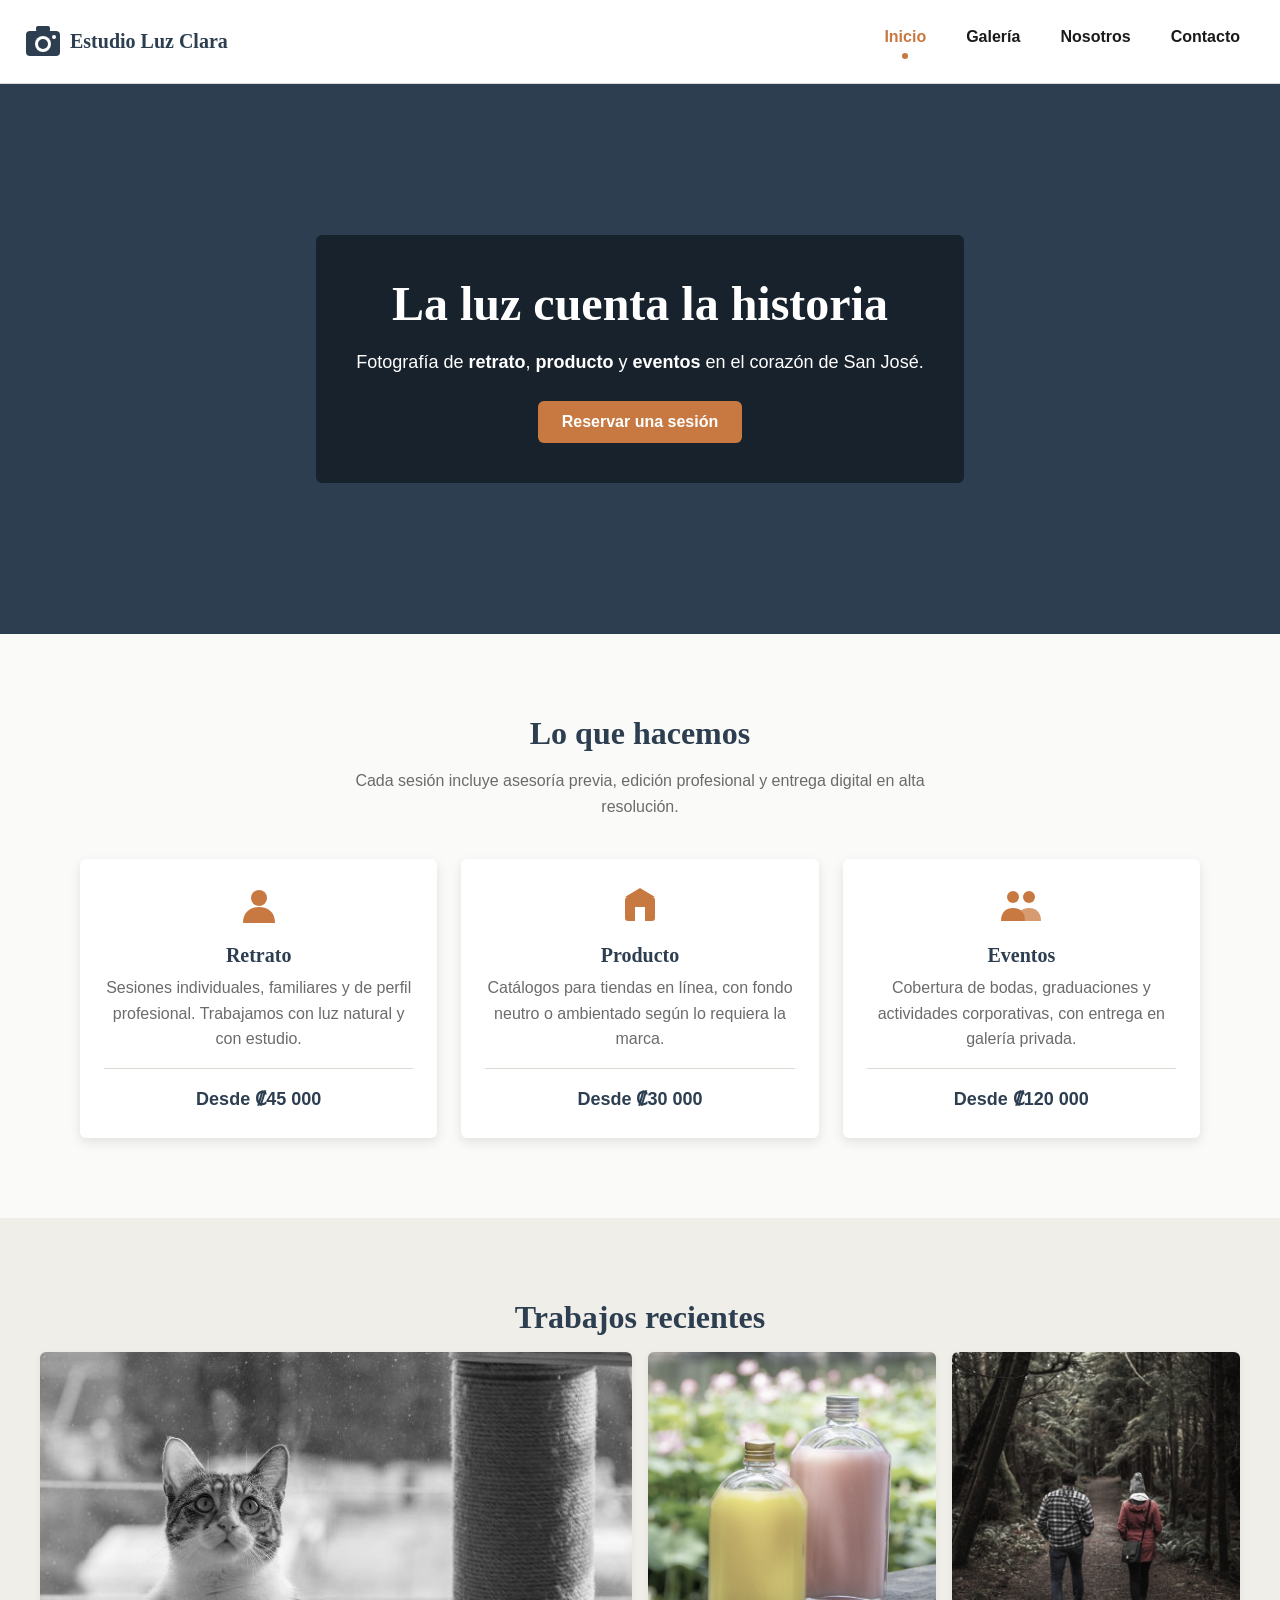
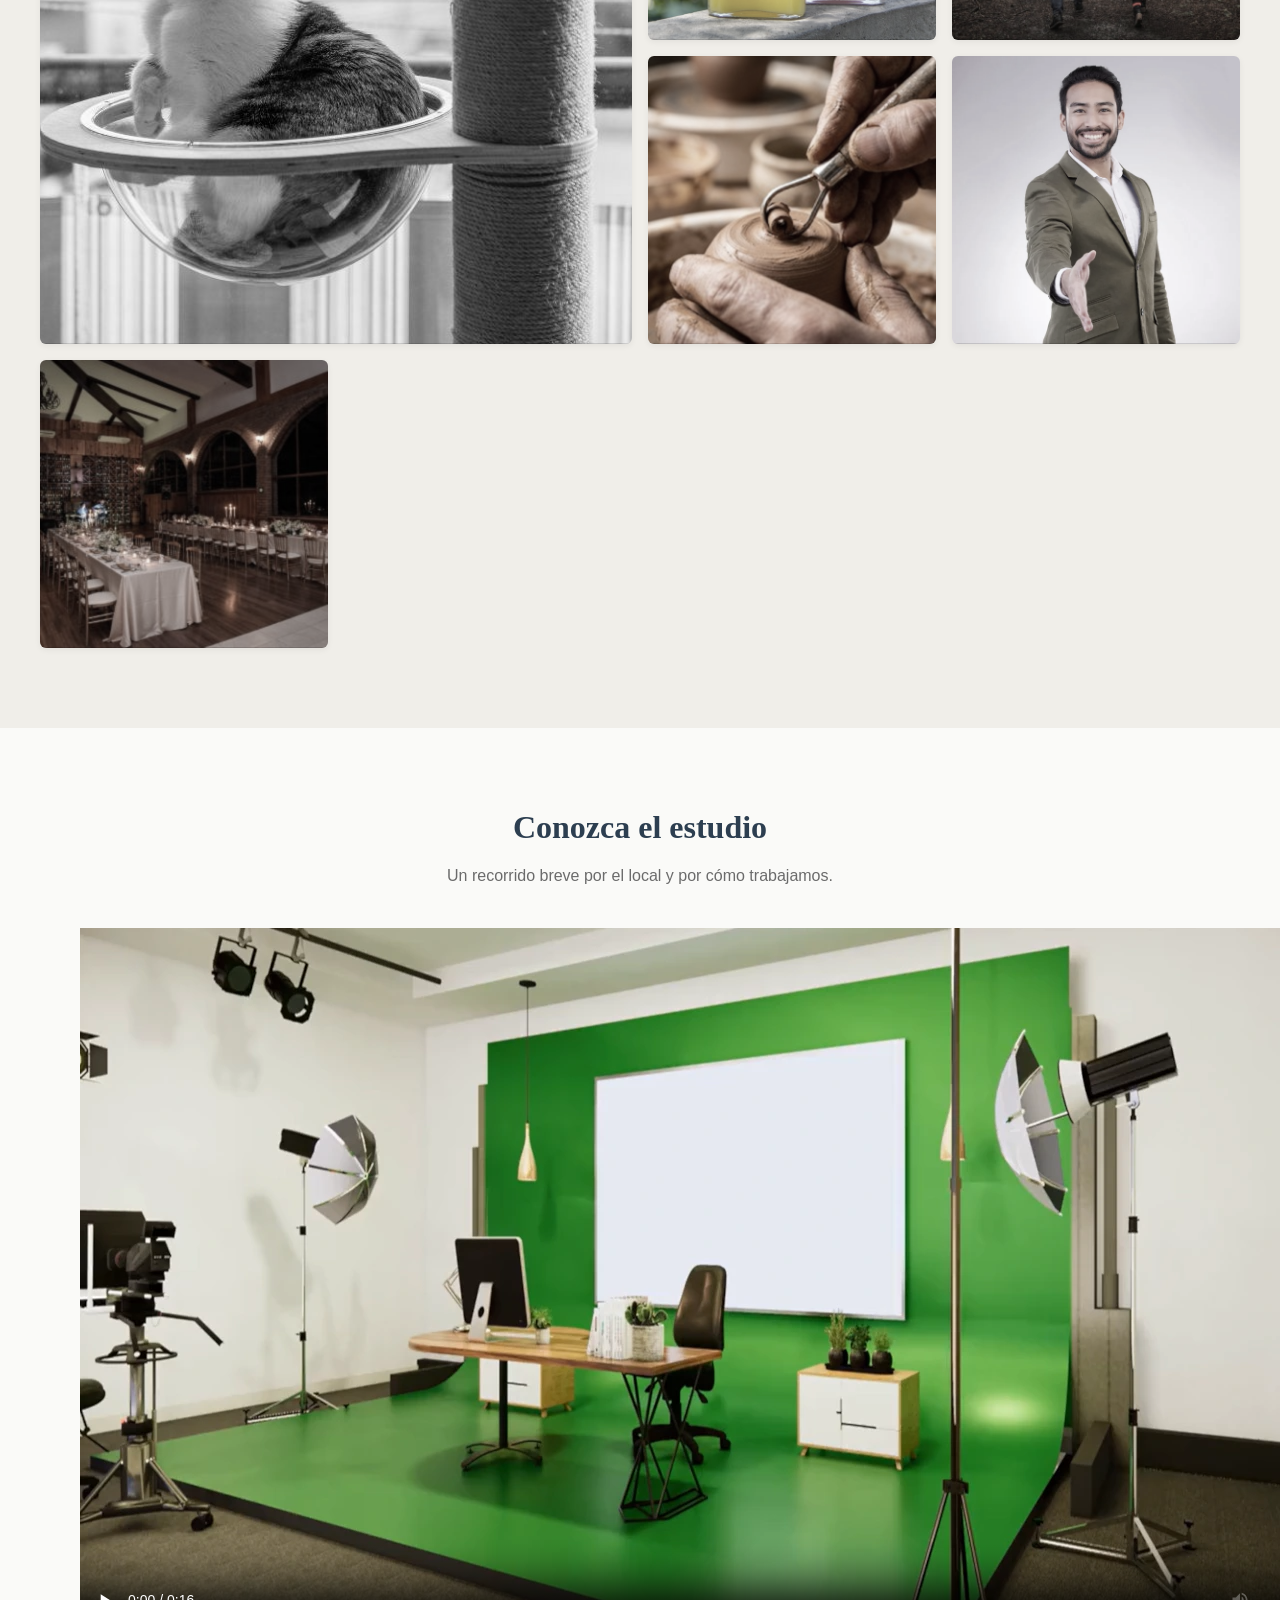
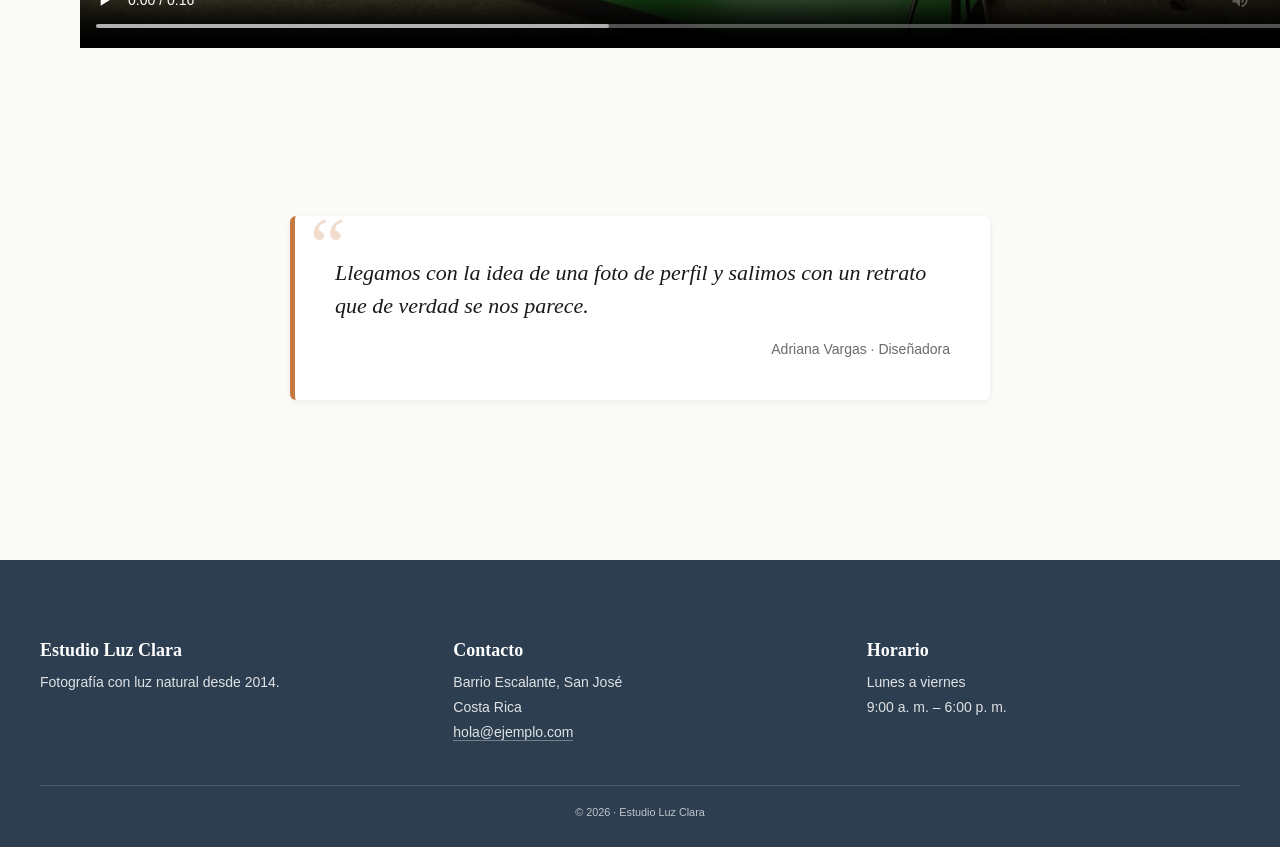
==== commit 7cfddc53: "luz clara" ====
--- a/UA1/luz clara/index.html
+++ b/UA1/luz clara/index.html
@@ -4,7 +4,7 @@
 <head>
   <meta charset="UTF-8">
   <meta name="viewport" content="width=device-width, initial-scale=1.0">
-  <meta name="author" content="Escriba aquí su nombre completo">
+  <meta name="author" content="Valery mora Acevdo">
   <meta name="description" content="Estudio Luz Clara: fotografía de retrato, producto y eventos en San José.">
   <meta name="keywords" content="fotografía, estudio, retrato, producto, eventos, Costa Rica">
 
@@ -16,9 +16,7 @@
 
 <body>
 
-  <!-- ═══════════════════════════════════════════════════════════
-       CABECERA · se repite igual en las tres páginas
-       ═══════════════════════════════════════════════════════════ -->
+  <!-- CABECERA · se repite igual en las tres páginas -->
   <header id="cabecera" class="cabecera">
 
     <a href="index.html" class="logo">
@@ -36,12 +34,7 @@
     </a>
 
     <nav class="navegacion" aria-label="Navegación principal">
-
-      <!-- ═══ S25 · EL BOTÓN HAMBURGUESA, SIN JAVASCRIPT ═══
-           La casilla guarda el estado abierto/cerrado. La etiqueta
-           actúa como interruptor: al pulsarla, la casilla cambia.
-           ⚠ LA CASILLA VA ANTES DEL <ul>: el selector ~ del CSS solo
-             alcanza hermanos POSTERIORES.                          -->
+      <!--MENU HAMBURGUEZA-->
       <input type="checkbox" id="abrir-menu" class="menu-control">
       <label for="abrir-menu" class="menu-boton">
         <span class="menu-barra"></span>
@@ -49,7 +42,7 @@
         <span class="menu-barra"></span>
         <span class="menu-texto">Menú</span>
       </label>
-
+      <!--CIERRE MENU HAMBURGUEZA-->
       <ul class="menu">
         <li><a href="index.html" class="menu-enlace activo">Inicio</a></li>
         <li><a href="galeria.html" class="menu-enlace">Galería</a></li>
@@ -62,11 +55,9 @@
 
   <main id="contenido">
 
-    <!-- ═══════════════════════════════════════════════════════════
-         PORTADA · aquí se practica el fondo y la superposición
-         ═══════════════════════════════════════════════════════════ -->
+    <!-- PORTADA · aquí se practica el fondo y la superposición -->
     <section id="portada" class="portada">
-      <!-- ▸▸ MARCADOR DE IMAGEN ◂◂
+      <!--  MARCADOR DE IMAGEN
            La imagen de fondo se aplica desde el CSS, en la regla .portada
            Coloque en:  recursos/portada.jpg
            Recomendado: 1600 × 900 px, horizontal, con zonas oscuras -->
@@ -81,9 +72,7 @@
       </div>
     </section>
 
-    <!-- ═══════════════════════════════════════════════════════════
-         SERVICIOS · tres tarjetas · se maquetan con FLEXBOX
-         ═══════════════════════════════════════════════════════════ -->
+    <!-- SERVICIOS · tres tarjetas · se maquetan con FLEXBOX -->
     <section id="servicios" class="seccion">
       <h2 class="seccion-titulo">Lo que hacemos</h2>
       <p class="seccion-entrada">
@@ -144,86 +133,88 @@
       </div>
     </section>
 
-    <!-- ═══════════════════════════════════════════════════════════
-         GALERÍA · seis imágenes · se maquetan con CSS GRID
-         ═══════════════════════════════════════════════════════════ -->
+    <!-- GALERÍA · seis imágenes · se maquetan con CSS GRID -->
     <section id="galeria" class="seccion seccion-alterna">
       <h2 class="seccion-titulo">Trabajos recientes</h2>
 
       <div class="rejilla-galeria">
 
-        <!-- ▸▸ MARCADOR DE IMAGEN ◂◂  recursos/foto-1.jpg  ·  800 × 600 px -->
+        <!--  MARCADOR DE IMAGEN   recursos/foto-1.jpg  ·  800 × 600 px -->
         <figure class="galeria-pieza pieza-destacada">
-          <picture>
-            <source media="(min-width: 1024px)" srcset="recursos/foto-1-grande.jpg">
-            <source media="(min-width: 768px)"  srcset="recursos/foto-1-mediana.jpg">
-            <img src="recursos/foto-1-pequena.jpg" alt="Retrato en blanco y negro junto a una ventana"
+          <img src="recursos/foto-1.jpg" alt="Retrato en blanco y negro junto a una ventana"
                width="800" height="600">
-          </picture>
           <figcaption class="galeria-pie">Retrato de estudio · 2026</figcaption>
         </figure>
 
-        <!-- ▸▸ MARCADOR ◂◂  recursos/foto-2.jpg  ·  600 × 600 px -->
-        <figure class="galeria-pieza">
-          <picture>
-            <source media="(min-width: 1024px)" srcset="recursos/foto-2-grande.jpg">
-            <source media="(min-width: 768px)"  srcset="recursos/foto-2-mediana.jpg">
-            <img src="recursos/foto-2-pequena.jpg" alt="Botella de vidrio sobre fondo neutro"
-               width="600" height="600">
-          </picture>
+        <!--  MARCADOR   recursos/foto-2.jpg  ·  600 × 600 px -->
+        <figure class="galeria-pieza">
+          <img src="recursos/foto-2.jpg" alt="Botella de vidrio sobre fondo neutro"
+               width="600" height="600">
           <figcaption class="galeria-pie">Producto · Cerámica local</figcaption>
         </figure>
 
-        <!-- ▸▸ MARCADOR ◂◂  recursos/foto-3.jpg  ·  600 × 600 px -->
-        <figure class="galeria-pieza">
-          <picture>
-            <source media="(min-width: 1024px)" srcset="recursos/foto-3-grande.jpg">
-            <source media="(min-width: 768px)"  srcset="recursos/foto-3-mediana.jpg">
-            <img src="recursos/foto-3-pequena.jpg" alt="Pareja de novios caminando entre árboles"
-               width="600" height="600">
-          </picture>
+        <!--  MARCADOR   recursos/foto-3.jpg  ·  600 × 600 px -->
+        <figure class="galeria-pieza">
+          <img src="recursos/foto-3.jpg" alt="Pareja de novios caminando entre árboles"
+               width="600" height="600">
           <figcaption class="galeria-pie">Boda · Escazú</figcaption>
         </figure>
 
-        <!-- ▸▸ MARCADOR ◂◂  recursos/foto-4.jpg  ·  600 × 600 px -->
-        <figure class="galeria-pieza">
-          <picture>
-            <source media="(min-width: 1024px)" srcset="recursos/foto-4-grande.jpg">
-            <source media="(min-width: 768px)"  srcset="recursos/foto-4-mediana.jpg">
-            <img src="recursos/foto-4-pequena.jpg" alt="Manos trabajando una pieza de barro"
-               width="600" height="600">
-          </picture>
+        <!--  MARCADOR   recursos/foto-4.jpg  ·  600 × 600 px -->
+        <figure class="galeria-pieza">
+          <img src="recursos/foto-4.jpg" alt="Manos trabajando una pieza de barro"
+               width="600" height="600">
           <figcaption class="galeria-pie">Documental · Taller</figcaption>
         </figure>
 
-        <!-- ▸▸ MARCADOR ◂◂  recursos/foto-5.jpg  ·  600 × 600 px -->
-        <figure class="galeria-pieza">
-          <picture>
-            <source media="(min-width: 1024px)" srcset="recursos/foto-5-grande.jpg">
-            <source media="(min-width: 768px)"  srcset="recursos/foto-5-mediana.jpg">
-            <img src="recursos/foto-5-pequena.jpg" alt="Retrato corporativo sobre fondo gris"
-               width="600" height="600">
-          </picture>
+        <!--  MARCADOR   recursos/foto-5.jpg  ·  600 × 600 px -->
+        <figure class="galeria-pieza">
+          <img src="recursos/foto-5.jpg" alt="Retrato corporativo sobre fondo gris"
+               width="600" height="600">
           <figcaption class="galeria-pie">Perfil profesional</figcaption>
         </figure>
 
-        <!-- ▸▸ MARCADOR ◂◂  recursos/foto-6.jpg  ·  600 × 600 px -->
-        <figure class="galeria-pieza">
-          <picture>
-            <source media="(min-width: 1024px)" srcset="recursos/foto-6-grande.jpg">
-            <source media="(min-width: 768px)"  srcset="recursos/foto-6-mediana.jpg">
-            <img src="recursos/foto-6-pequena.jpg" alt="Salón decorado durante una celebración"
-               width="600" height="600">
-          </picture>
+        <!--  MARCADOR   recursos/foto-6.jpg  ·  600 × 600 px -->
+        <figure class="galeria-pieza">
+          <img src="recursos/foto-6.jpg" alt="Salón decorado durante una celebración"
+               width="600" height="600">
           <figcaption class="galeria-pie">Evento corporativo</figcaption>
         </figure>
 
       </div>
     </section>
-
-    <!-- ═══════════════════════════════════════════════════════════
-         TESTIMONIO · aquí se practica la cita y el pseudo-elemento
-         ═══════════════════════════════════════════════════════════ -->
+<!--VIDEO LUZ CLARA-->
+
+    <section id="presentacion-video" class="seccion">
+  <h2 class="seccion-titulo">Conozca el estudio</h2>
+  <p class="seccion-entrada">
+    Un recorrido breve por el local y por cómo trabajamos.
+  </p>
+      <!--Preload=metadata: No descarga el video hasta que sea requerido-->
+  <div class="video-envoltorio">
+    <video controls
+           preload="metadata" 
+           poster="recursos/video-portada.webp"
+           width="1280" height="720">
+
+      <source src="recursos/estudio-fotografico.mp4" type="video/mp4">
+      <source src="recursos/estudio-fotografico.webm" type="video/webm">
+
+      <track src="recursos/subtitulos.vtt"
+             kind="subtitles"
+             srclang="es"
+             label="Español"
+             default>
+
+      Su navegador no admite la reproducción de video.
+      <a href="recursos/estudio-fotografico.webm">Descargue el archivo</a>
+      para verlo en su equipo.
+    </video>
+  </div>
+</section>
+<!--Fin de video-->
+
+    <!-- TESTIMONIO · aquí se practica la cita y el pseudo-elemento -->
     <section id="testimonio" class="seccion">
       <blockquote class="cita">
         <p class="cita-texto">
@@ -236,9 +227,7 @@
 
   </main>
 
-  <!-- ═══════════════════════════════════════════════════════════
-       PIE · se repite igual en las tres páginas
-       ═══════════════════════════════════════════════════════════ -->
+  <!-- PIE · se repite igual en las tres páginas -->
   <footer id="pie" class="pie">
     <div class="pie-columnas">
 
@@ -271,4 +260,4 @@
 
 </body>
 
-</html>
+</html>
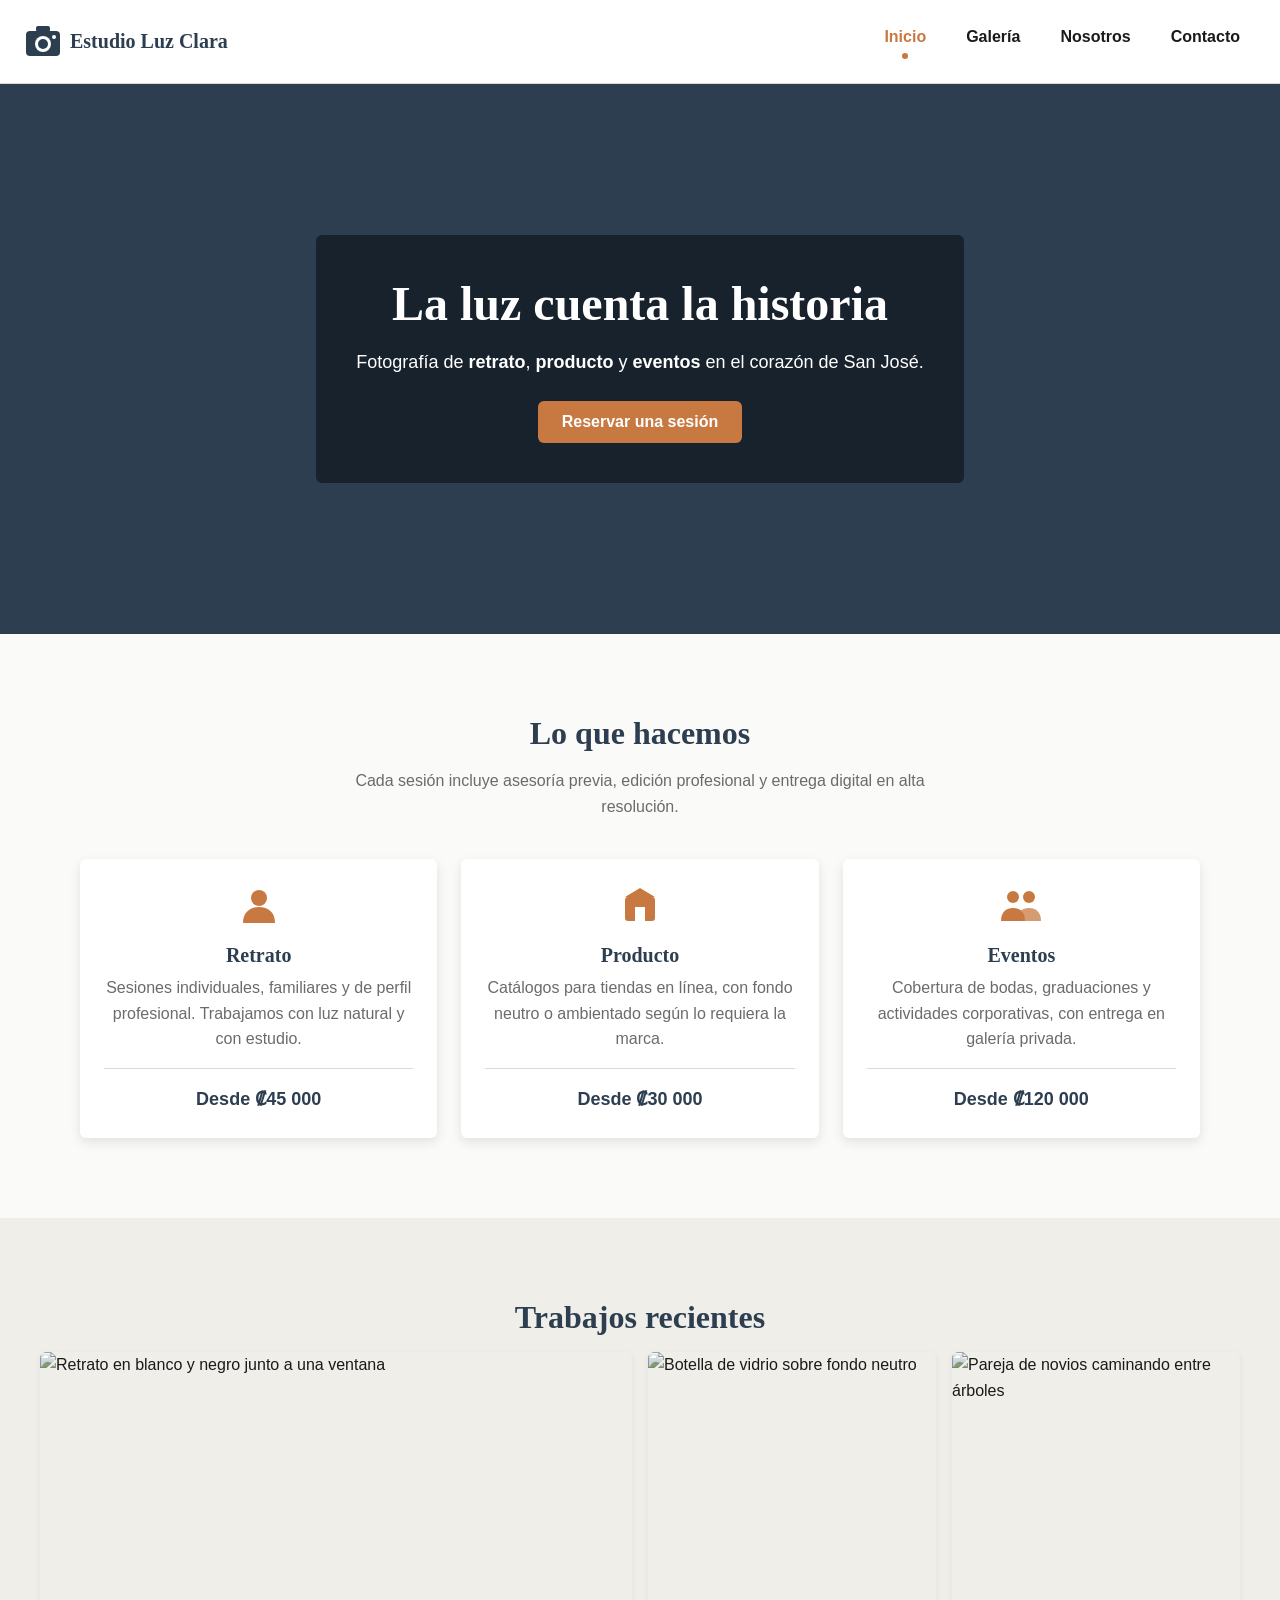
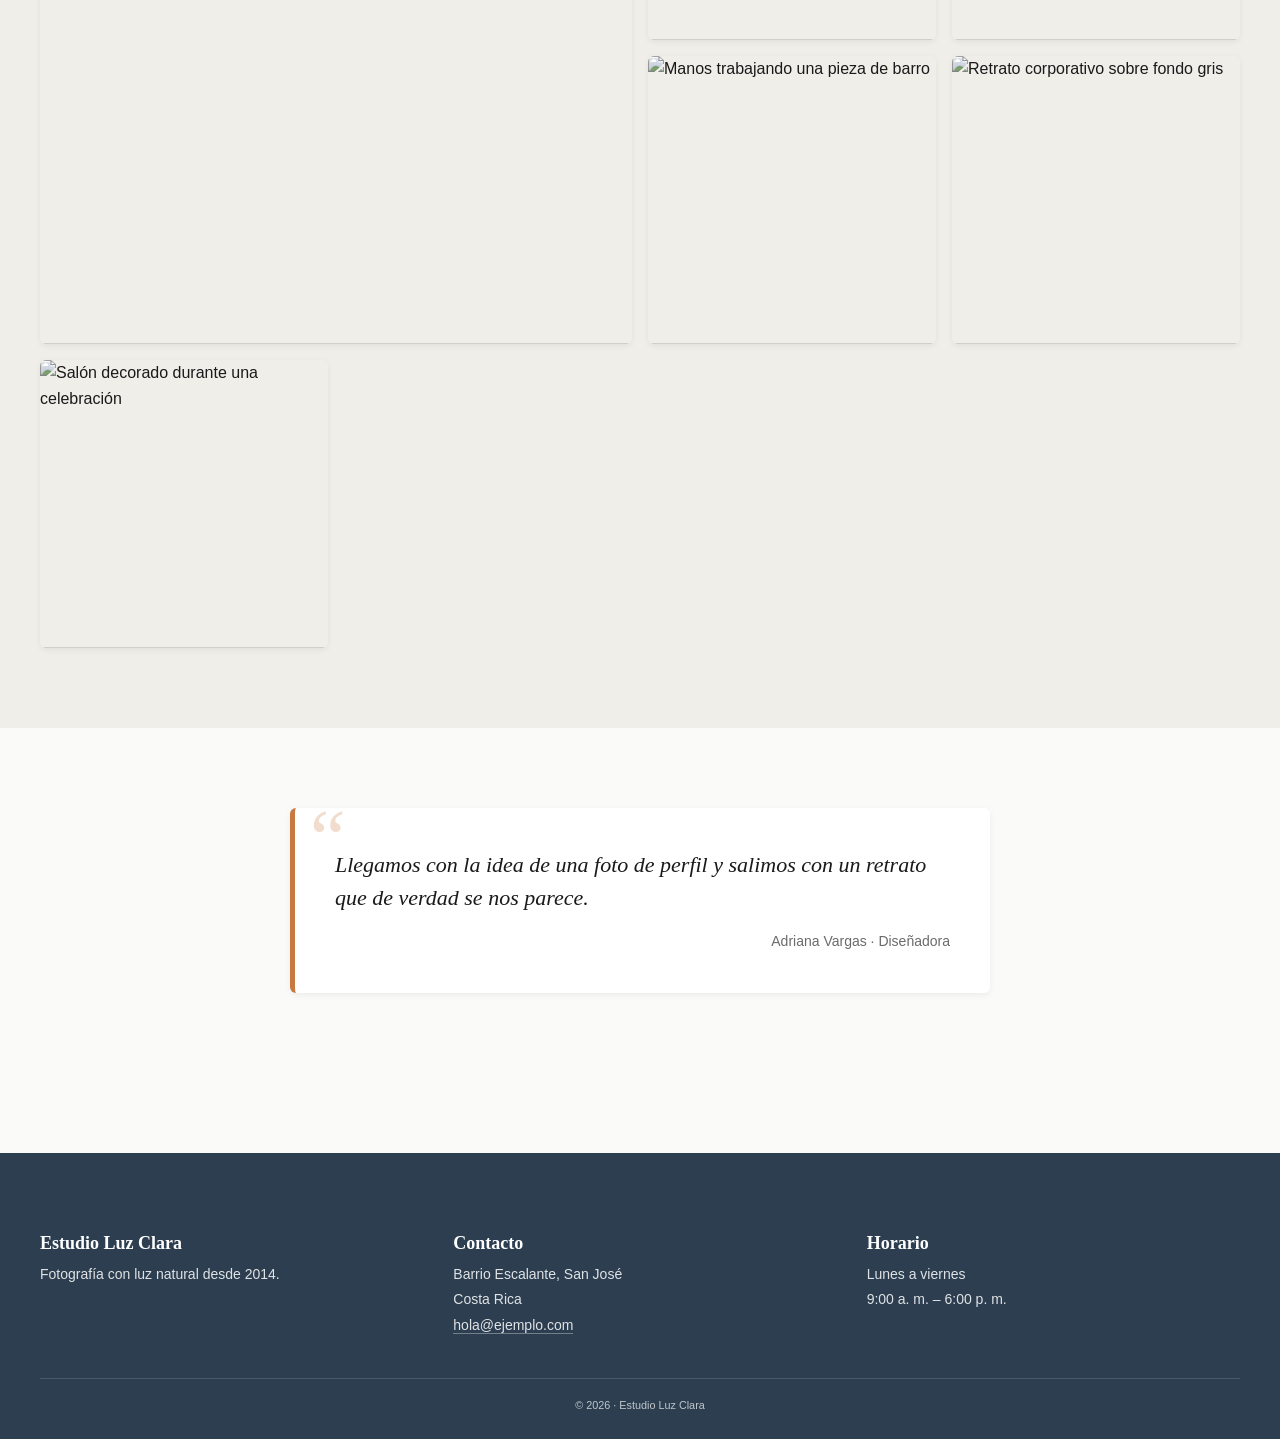
==== commit 67e979cc: "Practicas UA1" ====
--- a/UA1/luz clara/index.html
+++ b/UA1/luz clara/index.html
@@ -1,263 +1,384 @@
-<!DOCTYPE html>
+<!doctype html>
 <html lang="es">
-
-<head>
-  <meta charset="UTF-8">
-  <meta name="viewport" content="width=device-width, initial-scale=1.0">
-  <meta name="author" content="Valery mora Acevdo">
-  <meta name="description" content="Estudio Luz Clara: fotografía de retrato, producto y eventos en San José.">
-  <meta name="keywords" content="fotografía, estudio, retrato, producto, eventos, Costa Rica">
-
-  <title>Inicio | Estudio Luz Clara</title>
-
-  <link rel="icon" href="recursos/favicon.png" type="image/png">
-  <link rel="stylesheet" href="css/estilos.css">
-</head>
-
-<body>
-
-  <!-- CABECERA · se repite igual en las tres páginas -->
-  <header id="cabecera" class="cabecera">
-
-    <a href="index.html" class="logo">
-      <!-- LOGO EN SVG · dibujado con código, no es una imagen -->
-      <svg class="logo-icono" width="38" height="38" viewBox="0 0 38 38"
-           xmlns="http://www.w3.org/2000/svg" role="img"
-           aria-label="Logo del Estudio Luz Clara: una cámara fotográfica">
-        <rect x="2" y="9" width="34" height="25" rx="4" fill="currentColor"/>
-        <rect x="12" y="4" width="14" height="6" rx="2" fill="currentColor"/>
-        <circle cx="19" cy="22" r="8" fill="#FFFFFF"/>
-        <circle cx="19" cy="22" r="5" fill="currentColor"/>
-        <circle cx="30" cy="15" r="2" fill="#FFFFFF"/>
-      </svg>
-      <span class="logo-texto">Estudio Luz Clara</span>
-    </a>
-
-    <nav class="navegacion" aria-label="Navegación principal">
-      <!--MENU HAMBURGUEZA-->
-      <input type="checkbox" id="abrir-menu" class="menu-control">
-      <label for="abrir-menu" class="menu-boton">
-        <span class="menu-barra"></span>
-        <span class="menu-barra"></span>
-        <span class="menu-barra"></span>
-        <span class="menu-texto">Menú</span>
-      </label>
-      <!--CIERRE MENU HAMBURGUEZA-->
-      <ul class="menu">
-        <li><a href="index.html" class="menu-enlace activo">Inicio</a></li>
-        <li><a href="galeria.html" class="menu-enlace">Galería</a></li>
-        <li><a href="nosotros.html" class="menu-enlace">Nosotros</a></li>
-        <li><a href="contacto.html" class="menu-enlace">Contacto</a></li>
-      </ul>
-    </nav>
-
-  </header>
-
-  <main id="contenido">
-
-    <!-- PORTADA · aquí se practica el fondo y la superposición -->
-    <section id="portada" class="portada">
-      <!--  MARCADOR DE IMAGEN
+  <head>
+    <meta charset="UTF-8" />
+    <meta name="viewport" content="width=device-width, initial-scale=1.0" />
+    <meta name="author" content="Escriba aquí su nombre completo" />
+    <meta
+      name="description"
+      content="Estudio Luz Clara: fotografía de retrato, producto y eventos en San José."
+    />
+    <meta
+      name="keywords"
+      content="fotografía, estudio, retrato, producto, eventos, Costa Rica"
+    />
+
+    <title>Inicio | Estudio Luz Clara</title>
+
+    <link rel="icon" href="recursos/favicon.png" type="image/png" />
+    <link rel="stylesheet" href="css/estilos.css" />
+    <script src="js/app.js" defer></script>
+  </head>
+
+  <body>
+    <!-- ═══════════════════════════════════════════════════════════
+       CABECERA · se repite igual en las tres páginas
+       ═══════════════════════════════════════════════════════════ -->
+    <header id="cabecera" class="cabecera">
+      <a href="index.html" class="logo">
+        <!-- LOGO EN SVG · dibujado con código, no es una imagen -->
+        <svg
+          class="logo-icono"
+          width="38"
+          height="38"
+          viewBox="0 0 38 38"
+          xmlns="http://www.w3.org/2000/svg"
+          role="img"
+          aria-label="Logo del Estudio Luz Clara: una cámara fotográfica"
+        >
+          <rect x="2" y="9" width="34" height="25" rx="4" fill="currentColor" />
+          <rect x="12" y="4" width="14" height="6" rx="2" fill="currentColor" />
+          <circle cx="19" cy="22" r="8" fill="#FFFFFF" />
+          <circle cx="19" cy="22" r="5" fill="currentColor" />
+          <circle cx="30" cy="15" r="2" fill="#FFFFFF" />
+        </svg>
+        <span class="logo-texto">Estudio Luz Clara</span>
+      </a>
+
+      <nav class="navegacion" aria-label="Navegación principal">
+        <!-- ═══ S25 · EL BOTÓN HAMBURGUESA, SIN JAVASCRIPT ═══
+           La casilla guarda el estado abierto/cerrado. La etiqueta
+           actúa como interruptor: al pulsarla, la casilla cambia.
+           ⚠ LA CASILLA VA ANTES DEL <ul>: el selector ~ del CSS solo
+             alcanza hermanos POSTERIORES.                          -->
+        <input type="checkbox" id="abrir-menu" class="menu-control" />
+        <label for="abrir-menu" class="menu-boton">
+          <span class="menu-barra"></span>
+          <span class="menu-barra"></span>
+          <span class="menu-barra"></span>
+          <span class="menu-texto">Menú</span>
+        </label>
+
+        <ul class="menu">
+          <li><a href="index.html" class="menu-enlace activo">Inicio</a></li>
+          <li><a href="galeria.html" class="menu-enlace">Galería</a></li>
+          <li><a href="nosotros.html" class="menu-enlace">Nosotros</a></li>
+          <li><a href="contacto.html" class="menu-enlace">Contacto</a></li>
+        </ul>
+      </nav>
+    </header>
+
+    <main id="contenido">
+      <!-- ═══════════════════════════════════════════════════════════
+         PORTADA · aquí se practica el fondo y la superposición
+         ═══════════════════════════════════════════════════════════ -->
+      <section id="portada" class="portada">
+        <!-- ▸▸ MARCADOR DE IMAGEN ◂◂
            La imagen de fondo se aplica desde el CSS, en la regla .portada
            Coloque en:  recursos/portada.jpg
            Recomendado: 1600 × 900 px, horizontal, con zonas oscuras -->
 
-      <div class="portada-caja">
-        <h1 class="portada-titulo">La luz cuenta la historia</h1>
-        <p class="portada-bajada">
-          Fotografía de <strong>retrato</strong>, <strong>producto</strong>
-          y <strong>eventos</strong> en el corazón de San José.
+        <div class="portada-caja">
+          <h1 class="portada-titulo">La luz cuenta la historia</h1>
+          <p class="portada-bajada">
+            Fotografía de <strong>retrato</strong>, <strong>producto</strong> y
+            <strong>eventos</strong> en el corazón de San José.
+          </p>
+          <a href="contacto.html" class="boton boton-principal"
+            >Reservar una sesión</a
+          >
+        </div>
+      </section>
+
+      <!-- ═══════════════════════════════════════════════════════════
+         SERVICIOS · tres tarjetas · se maquetan con FLEXBOX
+         ═══════════════════════════════════════════════════════════ -->
+      <section id="servicios" class="seccion">
+        <h2 class="seccion-titulo">Lo que hacemos</h2>
+        <p class="seccion-entrada">
+          Cada sesión incluye asesoría previa, edición profesional y entrega
+          digital en alta resolución.
         </p>
-        <a href="contacto.html" class="boton boton-principal">Reservar una sesión</a>
+
+        <div class="fila-servicios">
+          <article class="tarjeta">
+            <svg
+              class="tarjeta-icono"
+              width="44"
+              height="44"
+              viewBox="0 0 44 44"
+              xmlns="http://www.w3.org/2000/svg"
+              role="img"
+              aria-label="Icono de retrato"
+            >
+              <circle cx="22" cy="15" r="8" fill="currentColor" />
+              <path
+                d="M6 40 C6 29 13 24 22 24 C31 24 38 29 38 40 Z"
+                fill="currentColor"
+              />
+            </svg>
+            <h3 class="tarjeta-titulo">Retrato</h3>
+            <p class="tarjeta-texto">
+              Sesiones individuales, familiares y de perfil profesional.
+              Trabajamos con luz natural y con estudio.
+            </p>
+            <p class="tarjeta-precio">Desde ₡45 000</p>
+          </article>
+
+          <article class="tarjeta">
+            <svg
+              class="tarjeta-icono"
+              width="44"
+              height="44"
+              viewBox="0 0 44 44"
+              xmlns="http://www.w3.org/2000/svg"
+              role="img"
+              aria-label="Icono de producto"
+            >
+              <rect
+                x="7"
+                y="14"
+                width="30"
+                height="24"
+                rx="3"
+                fill="currentColor"
+              />
+              <path d="M7 14 L22 5 L37 14 Z" fill="currentColor" />
+              <rect x="17" y="24" width="10" height="14" fill="#FFFFFF" />
+            </svg>
+            <h3 class="tarjeta-titulo">Producto</h3>
+            <p class="tarjeta-texto">
+              Catálogos para tiendas en línea, con fondo neutro o ambientado
+              según lo requiera la marca.
+            </p>
+            <p class="tarjeta-precio">Desde ₡30 000</p>
+          </article>
+
+          <article class="tarjeta">
+            <svg
+              class="tarjeta-icono"
+              width="44"
+              height="44"
+              viewBox="0 0 44 44"
+              xmlns="http://www.w3.org/2000/svg"
+              role="img"
+              aria-label="Icono de eventos"
+            >
+              <circle cx="14" cy="14" r="6" fill="currentColor" />
+              <circle cx="30" cy="14" r="6" fill="currentColor" />
+              <path
+                d="M2 38 C2 29 7 25 14 25 C21 25 26 29 26 38 Z"
+                fill="currentColor"
+              />
+              <path
+                d="M18 38 C18 29 23 25 30 25 C37 25 42 29 42 38 Z"
+                fill="currentColor"
+                opacity="0.75"
+              />
+            </svg>
+            <h3 class="tarjeta-titulo">Eventos</h3>
+            <p class="tarjeta-texto">
+              Cobertura de bodas, graduaciones y actividades corporativas, con
+              entrega en galería privada.
+            </p>
+            <p class="tarjeta-precio">Desde ₡120 000</p>
+          </article>
+        </div>
+      </section>
+
+      <!-- ═══════════════════════════════════════════════════════════
+         GALERÍA · seis imágenes · se maquetan con CSS GRID
+         ═══════════════════════════════════════════════════════════ -->
+      <section id="galeria" class="seccion seccion-alterna">
+        <h2 class="seccion-titulo">Trabajos recientes</h2>
+
+        <div class="rejilla-galeria">
+          <!-- ▸▸ MARCADOR DE IMAGEN ◂◂  recursos/foto-1.jpg  ·  800 × 600 px -->
+          <figure class="galeria-pieza pieza-destacada">
+            <picture>
+              <source
+                media="(min-width: 1024px)"
+                srcset="recursos/foto-1-grande.jpg"
+              />
+              <source
+                media="(min-width: 768px)"
+                srcset="recursos/foto-1-mediana.jpg"
+              />
+              <img
+                src="recursos/foto-1-pequena.jpg"
+                alt="Retrato en blanco y negro junto a una ventana"
+                width="800"
+                height="600"
+              />
+            </picture>
+            <figcaption class="galeria-pie">
+              Retrato de estudio · 2026
+            </figcaption>
+          </figure>
+
+          <!-- ▸▸ MARCADOR ◂◂  recursos/foto-2.jpg  ·  600 × 600 px -->
+          <figure class="galeria-pieza">
+            <picture>
+              <source
+                media="(min-width: 1024px)"
+                srcset="recursos/foto-2-grande.jpg"
+              />
+              <source
+                media="(min-width: 768px)"
+                srcset="recursos/foto-2-mediana.jpg"
+              />
+              <img
+                src="recursos/foto-2-pequena.jpg"
+                alt="Botella de vidrio sobre fondo neutro"
+                width="600"
+                height="600"
+              />
+            </picture>
+            <figcaption class="galeria-pie">
+              Producto · Cerámica local
+            </figcaption>
+          </figure>
+
+          <!-- ▸▸ MARCADOR ◂◂  recursos/foto-3.jpg  ·  600 × 600 px -->
+          <figure class="galeria-pieza">
+            <picture>
+              <source
+                media="(min-width: 1024px)"
+                srcset="recursos/foto-3-grande.jpg"
+              />
+              <source
+                media="(min-width: 768px)"
+                srcset="recursos/foto-3-mediana.jpg"
+              />
+              <img
+                src="recursos/foto-3-pequena.jpg"
+                alt="Pareja de novios caminando entre árboles"
+                width="600"
+                height="600"
+              />
+            </picture>
+            <figcaption class="galeria-pie">Boda · Escazú</figcaption>
+          </figure>
+
+          <!-- ▸▸ MARCADOR ◂◂  recursos/foto-4.jpg  ·  600 × 600 px -->
+          <figure class="galeria-pieza">
+            <picture>
+              <source
+                media="(min-width: 1024px)"
+                srcset="recursos/foto-4-grande.jpg"
+              />
+              <source
+                media="(min-width: 768px)"
+                srcset="recursos/foto-4-mediana.jpg"
+              />
+              <img
+                src="recursos/foto-4-pequena.jpg"
+                alt="Manos trabajando una pieza de barro"
+                width="600"
+                height="600"
+              />
+            </picture>
+            <figcaption class="galeria-pie">Documental · Taller</figcaption>
+          </figure>
+
+          <!-- ▸▸ MARCADOR ◂◂  recursos/foto-5.jpg  ·  600 × 600 px -->
+          <figure class="galeria-pieza">
+            <picture>
+              <source
+                media="(min-width: 1024px)"
+                srcset="recursos/foto-5-grande.jpg"
+              />
+              <source
+                media="(min-width: 768px)"
+                srcset="recursos/foto-5-mediana.jpg"
+              />
+              <img
+                src="recursos/foto-5-pequena.jpg"
+                alt="Retrato corporativo sobre fondo gris"
+                width="600"
+                height="600"
+              />
+            </picture>
+            <figcaption class="galeria-pie">Perfil profesional</figcaption>
+          </figure>
+
+          <!-- ▸▸ MARCADOR ◂◂  recursos/foto-6.jpg  ·  600 × 600 px -->
+          <figure class="galeria-pieza">
+            <picture>
+              <source
+                media="(min-width: 1024px)"
+                srcset="recursos/foto-6-grande.jpg"
+              />
+              <source
+                media="(min-width: 768px)"
+                srcset="recursos/foto-6-mediana.jpg"
+              />
+              <img
+                src="recursos/foto-6-pequena.jpg"
+                alt="Salón decorado durante una celebración"
+                width="600"
+                height="600"
+              />
+            </picture>
+            <figcaption class="galeria-pie">Evento corporativo</figcaption>
+          </figure>
+        </div>
+      </section>
+
+      <!-- ═══════════════════════════════════════════════════════════
+         TESTIMONIO · aquí se practica la cita y el pseudo-elemento
+         ═══════════════════════════════════════════════════════════ -->
+      <section id="testimonio" class="seccion">
+        <blockquote class="cita">
+          <p class="cita-texto">
+            Llegamos con la idea de una foto de perfil y salimos con un retrato
+            que de verdad se nos parece.
+          </p>
+          <footer class="cita-autoria">Adriana Vargas · Diseñadora</footer>
+        </blockquote>
+      </section>
+    </main>
+
+    <!-- ═══════════════════════════════════════════════════════════
+       PIE · se repite igual en las tres páginas
+       ═══════════════════════════════════════════════════════════ -->
+    <footer id="pie" class="pie">
+      <div class="pie-columnas">
+        <div class="pie-bloque">
+          <h2 class="pie-titulo">Estudio Luz Clara</h2>
+          <p class="pie-texto">Fotografía con luz natural desde 2014.</p>
+        </div>
+
+        <div class="pie-bloque">
+          <h2 class="pie-titulo">Contacto</h2>
+          <address class="pie-datos">
+            Barrio Escalante, San José<br />
+            Costa Rica<br />
+            <a href="mailto:hola@ejemplo.com" class="pie-enlace"
+              >hola@ejemplo.com</a
+            >
+          </address>
+        </div>
+
+        <div class="pie-bloque">
+          <h2 class="pie-titulo">Horario</h2>
+          <p class="pie-texto">
+            Lunes a viernes<br />
+            9:00 a. m. – 6:00 p. m.
+          </p>
+        </div>
       </div>
-    </section>
-
-    <!-- SERVICIOS · tres tarjetas · se maquetan con FLEXBOX -->
-    <section id="servicios" class="seccion">
-      <h2 class="seccion-titulo">Lo que hacemos</h2>
-      <p class="seccion-entrada">
-        Cada sesión incluye asesoría previa, edición profesional y entrega
-        digital en alta resolución.
-      </p>
-
-      <div class="fila-servicios">
-
-        <article class="tarjeta">
-          <svg class="tarjeta-icono" width="44" height="44" viewBox="0 0 44 44"
-               xmlns="http://www.w3.org/2000/svg" role="img"
-               aria-label="Icono de retrato">
-            <circle cx="22" cy="15" r="8" fill="currentColor"/>
-            <path d="M6 40 C6 29 13 24 22 24 C31 24 38 29 38 40 Z" fill="currentColor"/>
-          </svg>
-          <h3 class="tarjeta-titulo">Retrato</h3>
-          <p class="tarjeta-texto">
-            Sesiones individuales, familiares y de perfil profesional.
-            Trabajamos con luz natural y con estudio.
-          </p>
-          <p class="tarjeta-precio">Desde ₡45 000</p>
-        </article>
-
-        <article class="tarjeta">
-          <svg class="tarjeta-icono" width="44" height="44" viewBox="0 0 44 44"
-               xmlns="http://www.w3.org/2000/svg" role="img"
-               aria-label="Icono de producto">
-            <rect x="7" y="14" width="30" height="24" rx="3" fill="currentColor"/>
-            <path d="M7 14 L22 5 L37 14 Z" fill="currentColor"/>
-            <rect x="17" y="24" width="10" height="14" fill="#FFFFFF"/>
-          </svg>
-          <h3 class="tarjeta-titulo">Producto</h3>
-          <p class="tarjeta-texto">
-            Catálogos para tiendas en línea, con fondo neutro o ambientado
-            según lo requiera la marca.
-          </p>
-          <p class="tarjeta-precio">Desde ₡30 000</p>
-        </article>
-
-        <article class="tarjeta">
-          <svg class="tarjeta-icono" width="44" height="44" viewBox="0 0 44 44"
-               xmlns="http://www.w3.org/2000/svg" role="img"
-               aria-label="Icono de eventos">
-            <circle cx="14" cy="14" r="6" fill="currentColor"/>
-            <circle cx="30" cy="14" r="6" fill="currentColor"/>
-            <path d="M2 38 C2 29 7 25 14 25 C21 25 26 29 26 38 Z" fill="currentColor"/>
-            <path d="M18 38 C18 29 23 25 30 25 C37 25 42 29 42 38 Z" fill="currentColor" opacity="0.75"/>
-          </svg>
-          <h3 class="tarjeta-titulo">Eventos</h3>
-          <p class="tarjeta-texto">
-            Cobertura de bodas, graduaciones y actividades corporativas,
-            con entrega en galería privada.
-          </p>
-          <p class="tarjeta-precio">Desde ₡120 000</p>
-        </article>
-
-      </div>
-    </section>
-
-    <!-- GALERÍA · seis imágenes · se maquetan con CSS GRID -->
-    <section id="galeria" class="seccion seccion-alterna">
-      <h2 class="seccion-titulo">Trabajos recientes</h2>
-
-      <div class="rejilla-galeria">
-
-        <!--  MARCADOR DE IMAGEN   recursos/foto-1.jpg  ·  800 × 600 px -->
-        <figure class="galeria-pieza pieza-destacada">
-          <img src="recursos/foto-1.jpg" alt="Retrato en blanco y negro junto a una ventana"
-               width="800" height="600">
-          <figcaption class="galeria-pie">Retrato de estudio · 2026</figcaption>
-        </figure>
-
-        <!--  MARCADOR   recursos/foto-2.jpg  ·  600 × 600 px -->
-        <figure class="galeria-pieza">
-          <img src="recursos/foto-2.jpg" alt="Botella de vidrio sobre fondo neutro"
-               width="600" height="600">
-          <figcaption class="galeria-pie">Producto · Cerámica local</figcaption>
-        </figure>
-
-        <!--  MARCADOR   recursos/foto-3.jpg  ·  600 × 600 px -->
-        <figure class="galeria-pieza">
-          <img src="recursos/foto-3.jpg" alt="Pareja de novios caminando entre árboles"
-               width="600" height="600">
-          <figcaption class="galeria-pie">Boda · Escazú</figcaption>
-        </figure>
-
-        <!--  MARCADOR   recursos/foto-4.jpg  ·  600 × 600 px -->
-        <figure class="galeria-pieza">
-          <img src="recursos/foto-4.jpg" alt="Manos trabajando una pieza de barro"
-               width="600" height="600">
-          <figcaption class="galeria-pie">Documental · Taller</figcaption>
-        </figure>
-
-        <!--  MARCADOR   recursos/foto-5.jpg  ·  600 × 600 px -->
-        <figure class="galeria-pieza">
-          <img src="recursos/foto-5.jpg" alt="Retrato corporativo sobre fondo gris"
-               width="600" height="600">
-          <figcaption class="galeria-pie">Perfil profesional</figcaption>
-        </figure>
-
-        <!--  MARCADOR   recursos/foto-6.jpg  ·  600 × 600 px -->
-        <figure class="galeria-pieza">
-          <img src="recursos/foto-6.jpg" alt="Salón decorado durante una celebración"
-               width="600" height="600">
-          <figcaption class="galeria-pie">Evento corporativo</figcaption>
-        </figure>
-
-      </div>
-    </section>
-<!--VIDEO LUZ CLARA-->
-
-    <section id="presentacion-video" class="seccion">
-  <h2 class="seccion-titulo">Conozca el estudio</h2>
-  <p class="seccion-entrada">
-    Un recorrido breve por el local y por cómo trabajamos.
-  </p>
-      <!--Preload=metadata: No descarga el video hasta que sea requerido-->
-  <div class="video-envoltorio">
-    <video controls
-           preload="metadata" 
-           poster="recursos/video-portada.webp"
-           width="1280" height="720">
-
-      <source src="recursos/estudio-fotografico.mp4" type="video/mp4">
-      <source src="recursos/estudio-fotografico.webm" type="video/webm">
-
-      <track src="recursos/subtitulos.vtt"
-             kind="subtitles"
-             srclang="es"
-             label="Español"
-             default>
-
-      Su navegador no admite la reproducción de video.
-      <a href="recursos/estudio-fotografico.webm">Descargue el archivo</a>
-      para verlo en su equipo.
-    </video>
-  </div>
-</section>
-<!--Fin de video-->
-
-    <!-- TESTIMONIO · aquí se practica la cita y el pseudo-elemento -->
-    <section id="testimonio" class="seccion">
-      <blockquote class="cita">
-        <p class="cita-texto">
-          Llegamos con la idea de una foto de perfil y salimos con un
-          retrato que de verdad se nos parece.
-        </p>
-        <footer class="cita-autoria">Adriana Vargas · Diseñadora</footer>
-      </blockquote>
-    </section>
-
-  </main>
-
-  <!-- PIE · se repite igual en las tres páginas -->
-  <footer id="pie" class="pie">
-    <div class="pie-columnas">
-
-      <div class="pie-bloque">
-        <h2 class="pie-titulo">Estudio Luz Clara</h2>
-        <p class="pie-texto">Fotografía con luz natural desde 2014.</p>
-      </div>
-
-      <div class="pie-bloque">
-        <h2 class="pie-titulo">Contacto</h2>
-        <address class="pie-datos">
-          Barrio Escalante, San José<br>
-          Costa Rica<br>
-          <a href="mailto:hola@ejemplo.com" class="pie-enlace">hola@ejemplo.com</a>
-        </address>
-      </div>
-
-      <div class="pie-bloque">
-        <h2 class="pie-titulo">Horario</h2>
-        <p class="pie-texto">
-          Lunes a viernes<br>
-          9:00 a. m. – 6:00 p. m.
-        </p>
-      </div>
-
-    </div>
-
-    <p class="pie-creditos"><small>&copy; 2026 · Estudio Luz Clara</small></p>
-  </footer>
-
-</body>
-
-</html>+
+      <p class="pie-creditos"><small>&copy; 2026 · Estudio Luz Clara</small></p>
+    </footer>
+    <script>
+      console.log("Interno: se ejecuta al leerlo");
+    </script>
+    <script src="js/comparar.js"></script>
+    <script src="js/decision.js"></script>
+    <script src="js/ternario.js"></script>
+    <script src="js/switch.js"></script>
+    <script src="js/errores.js"></script>
+  
+  </body>
+</html>
